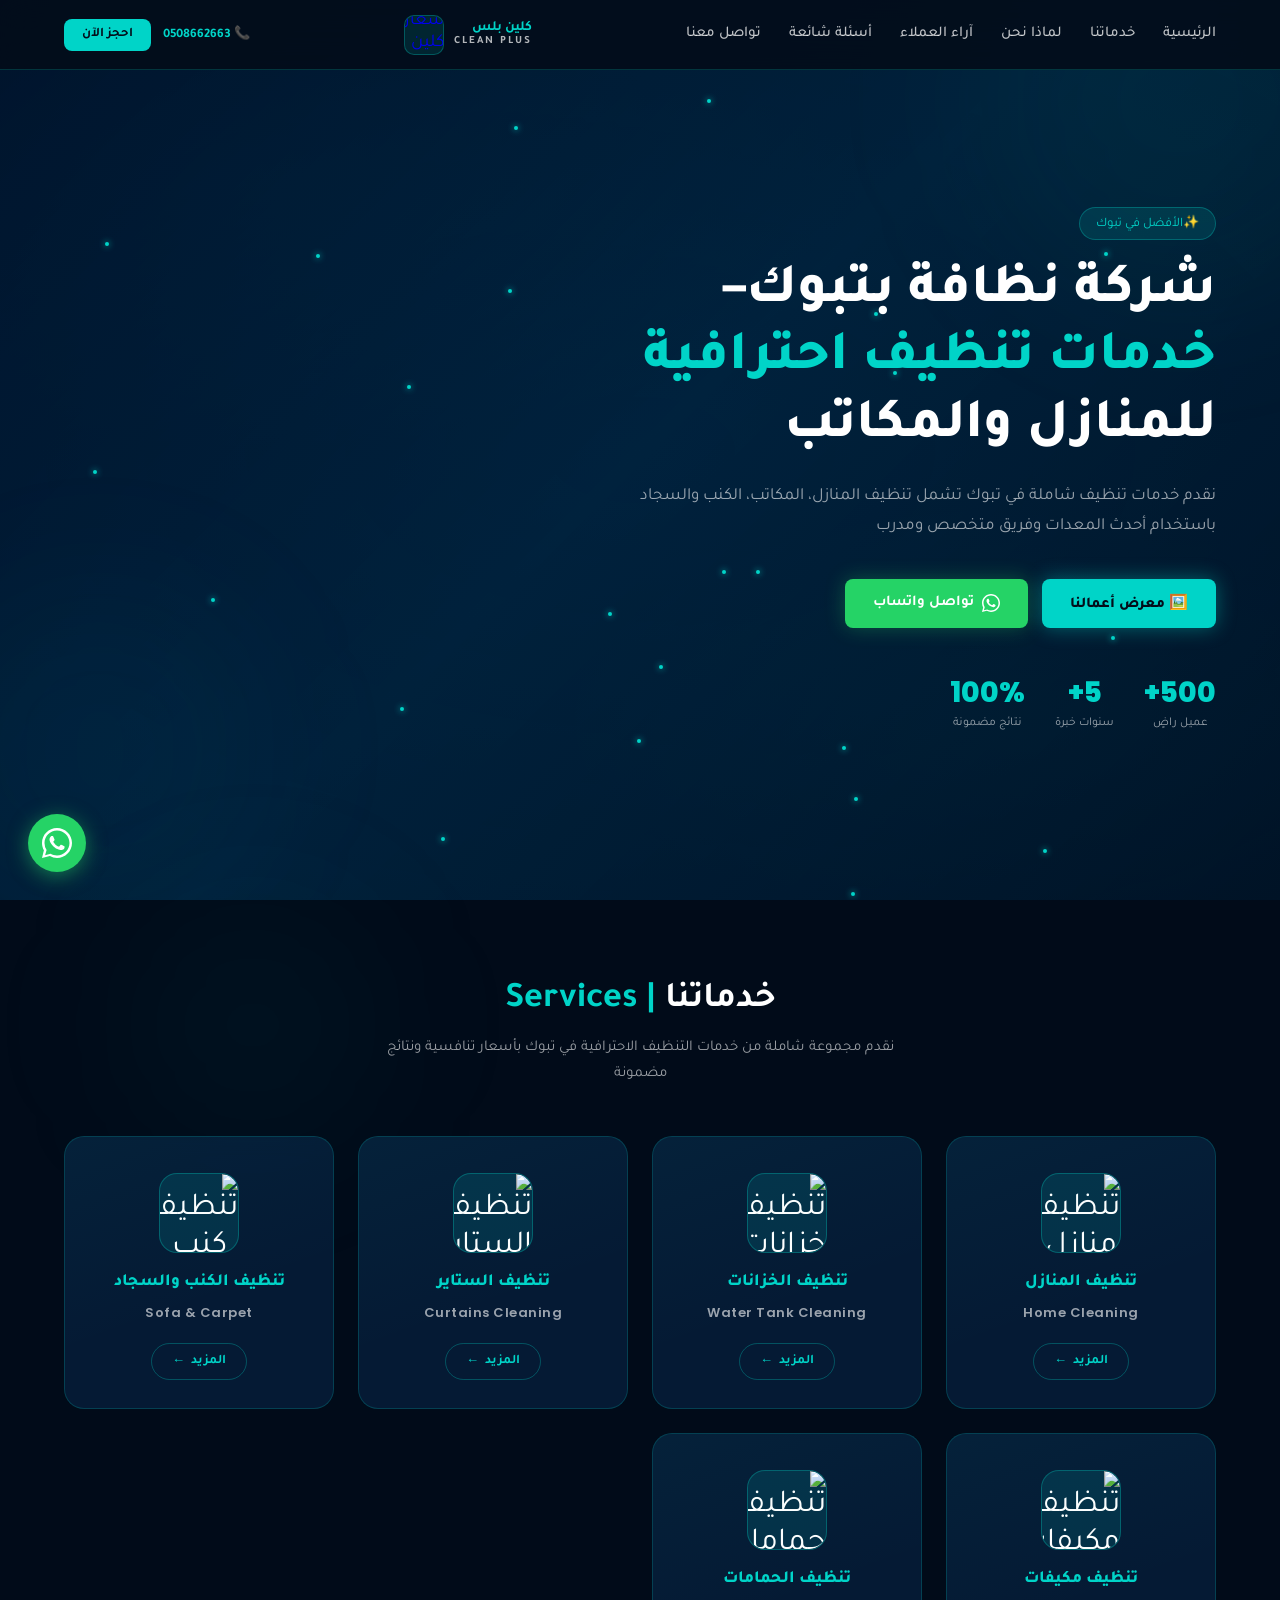
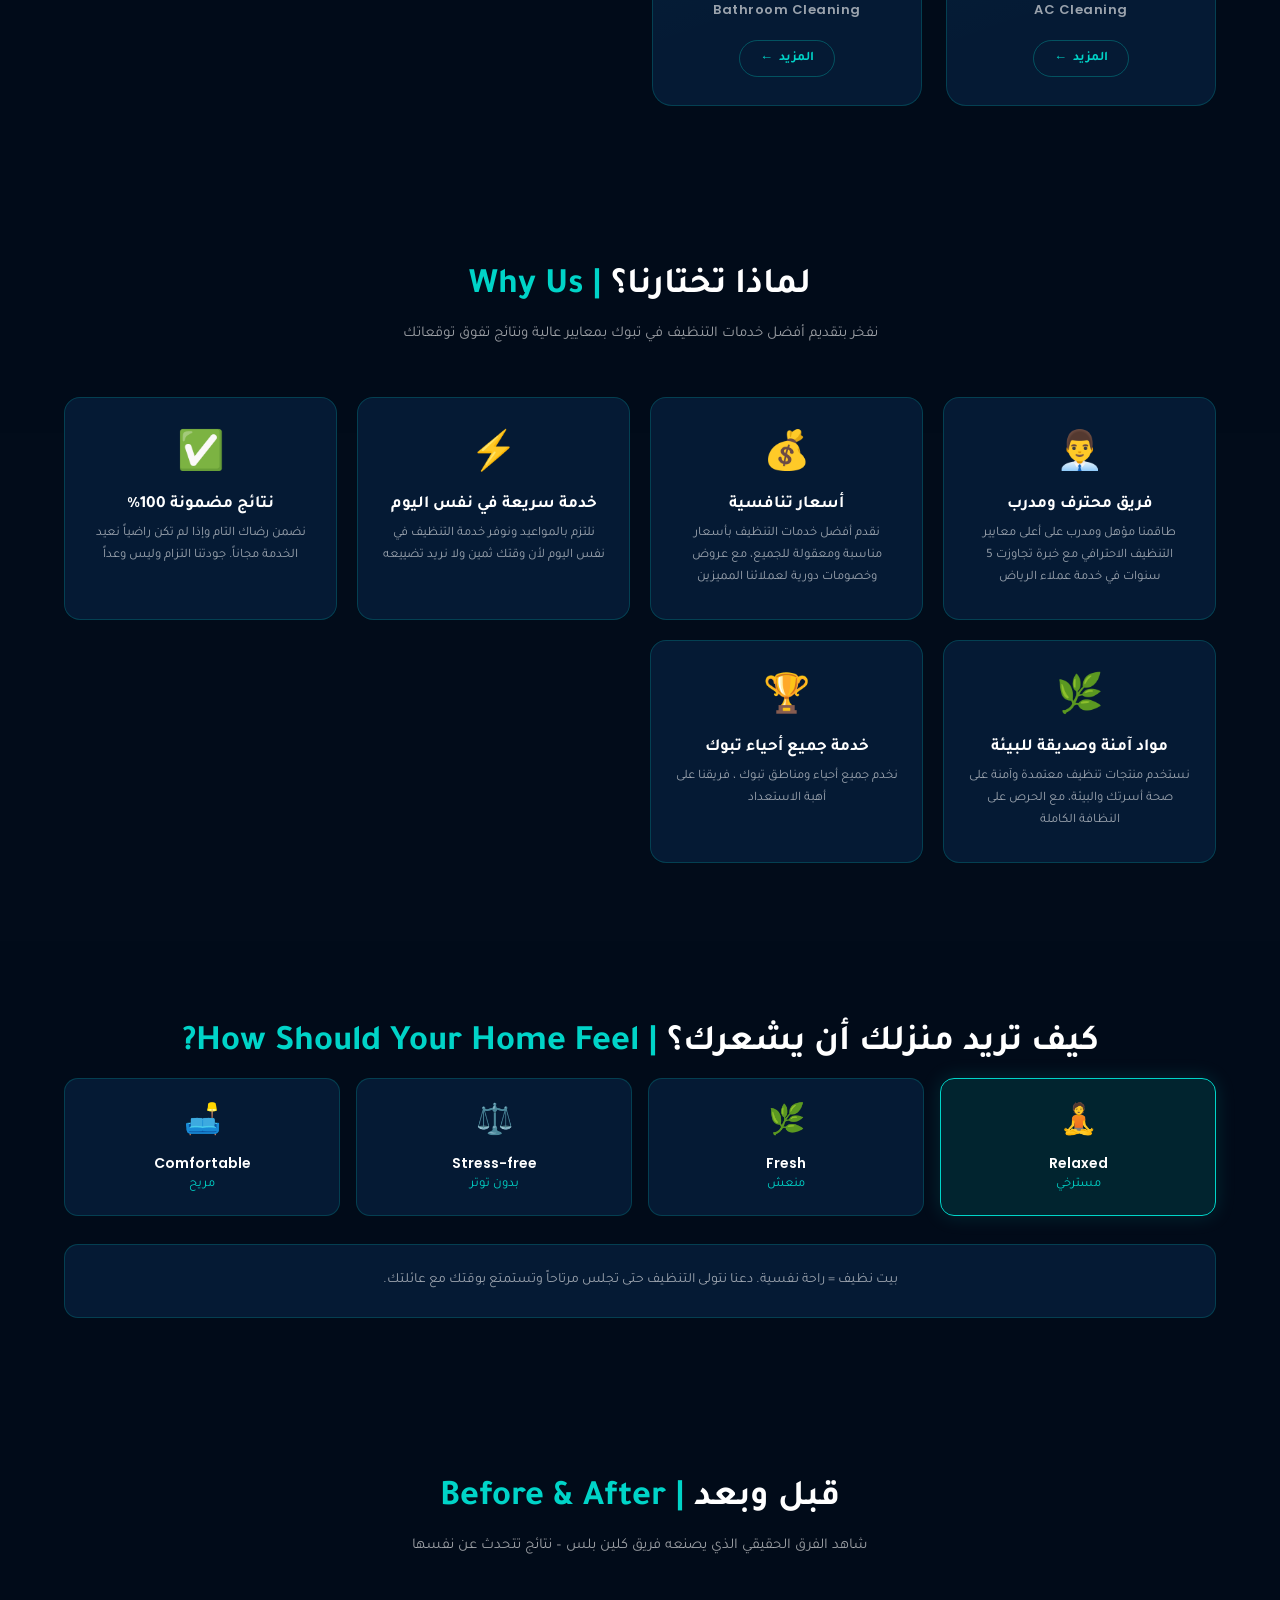
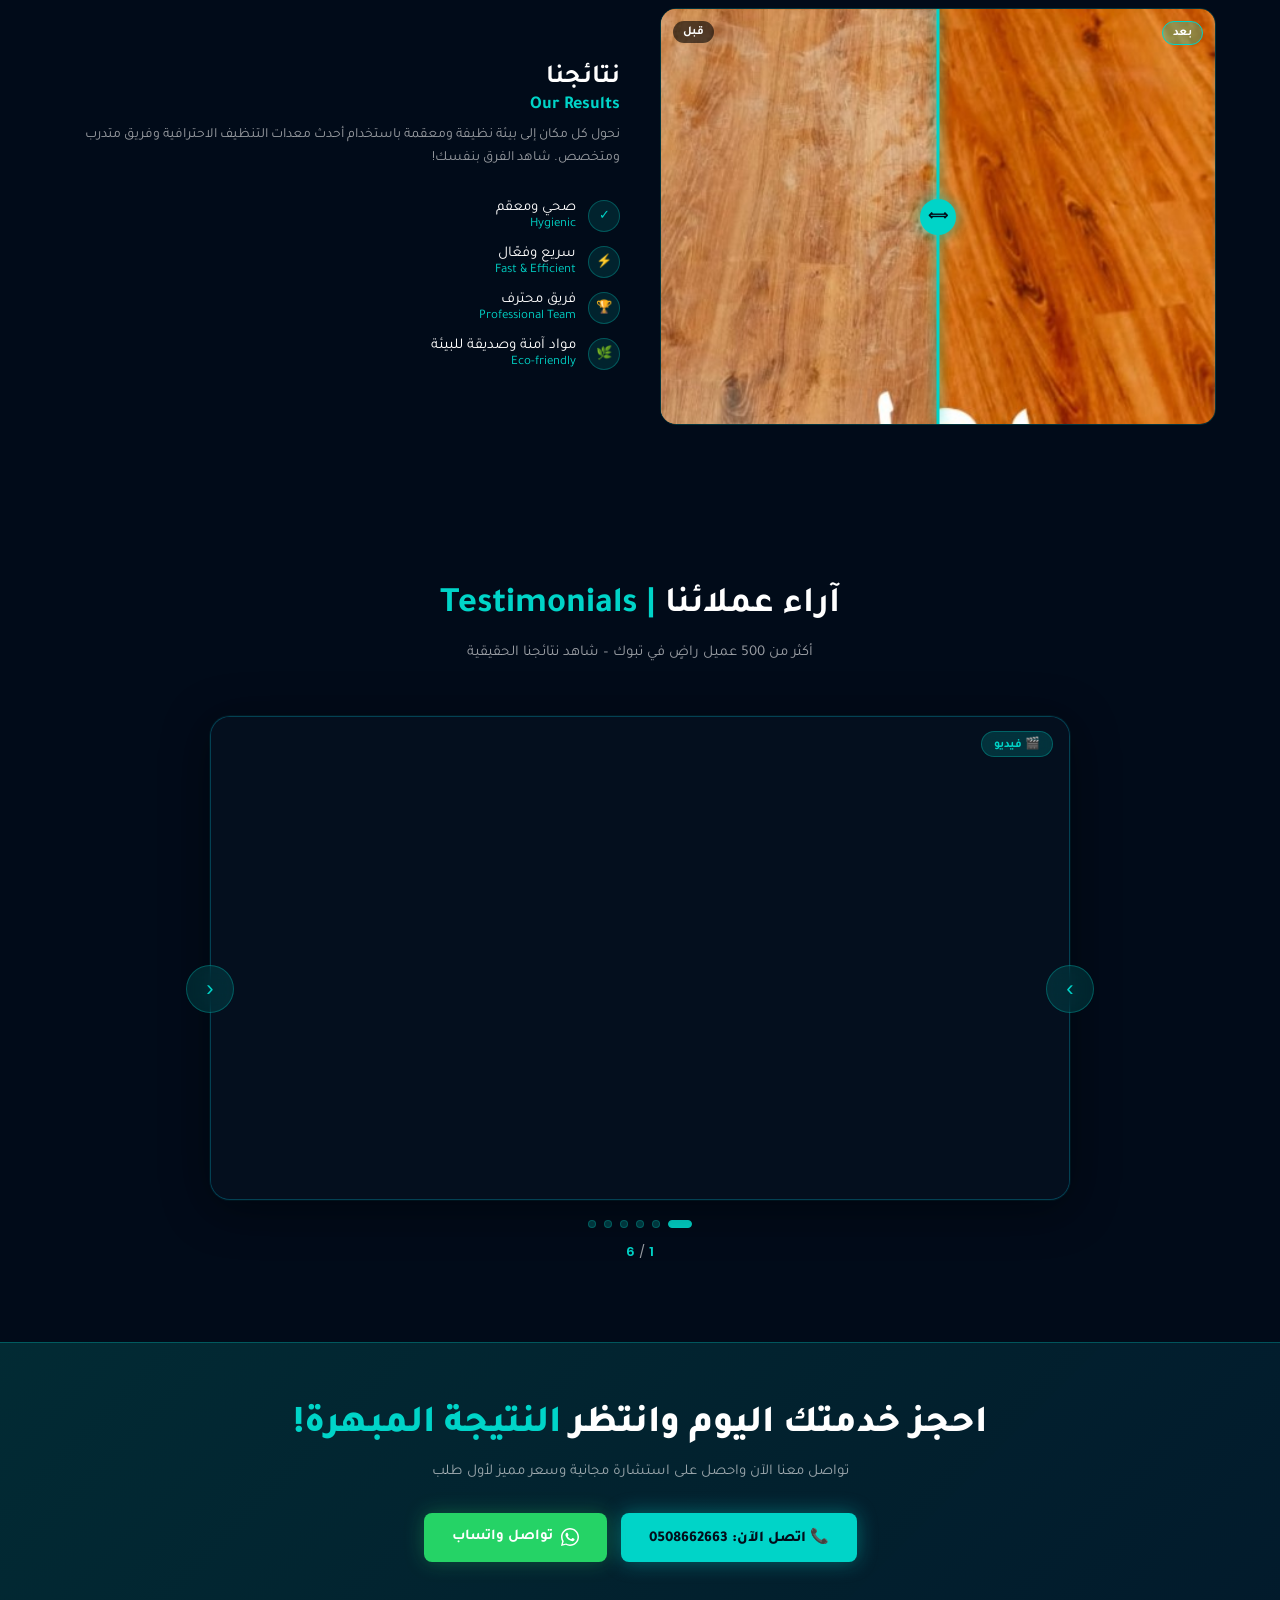
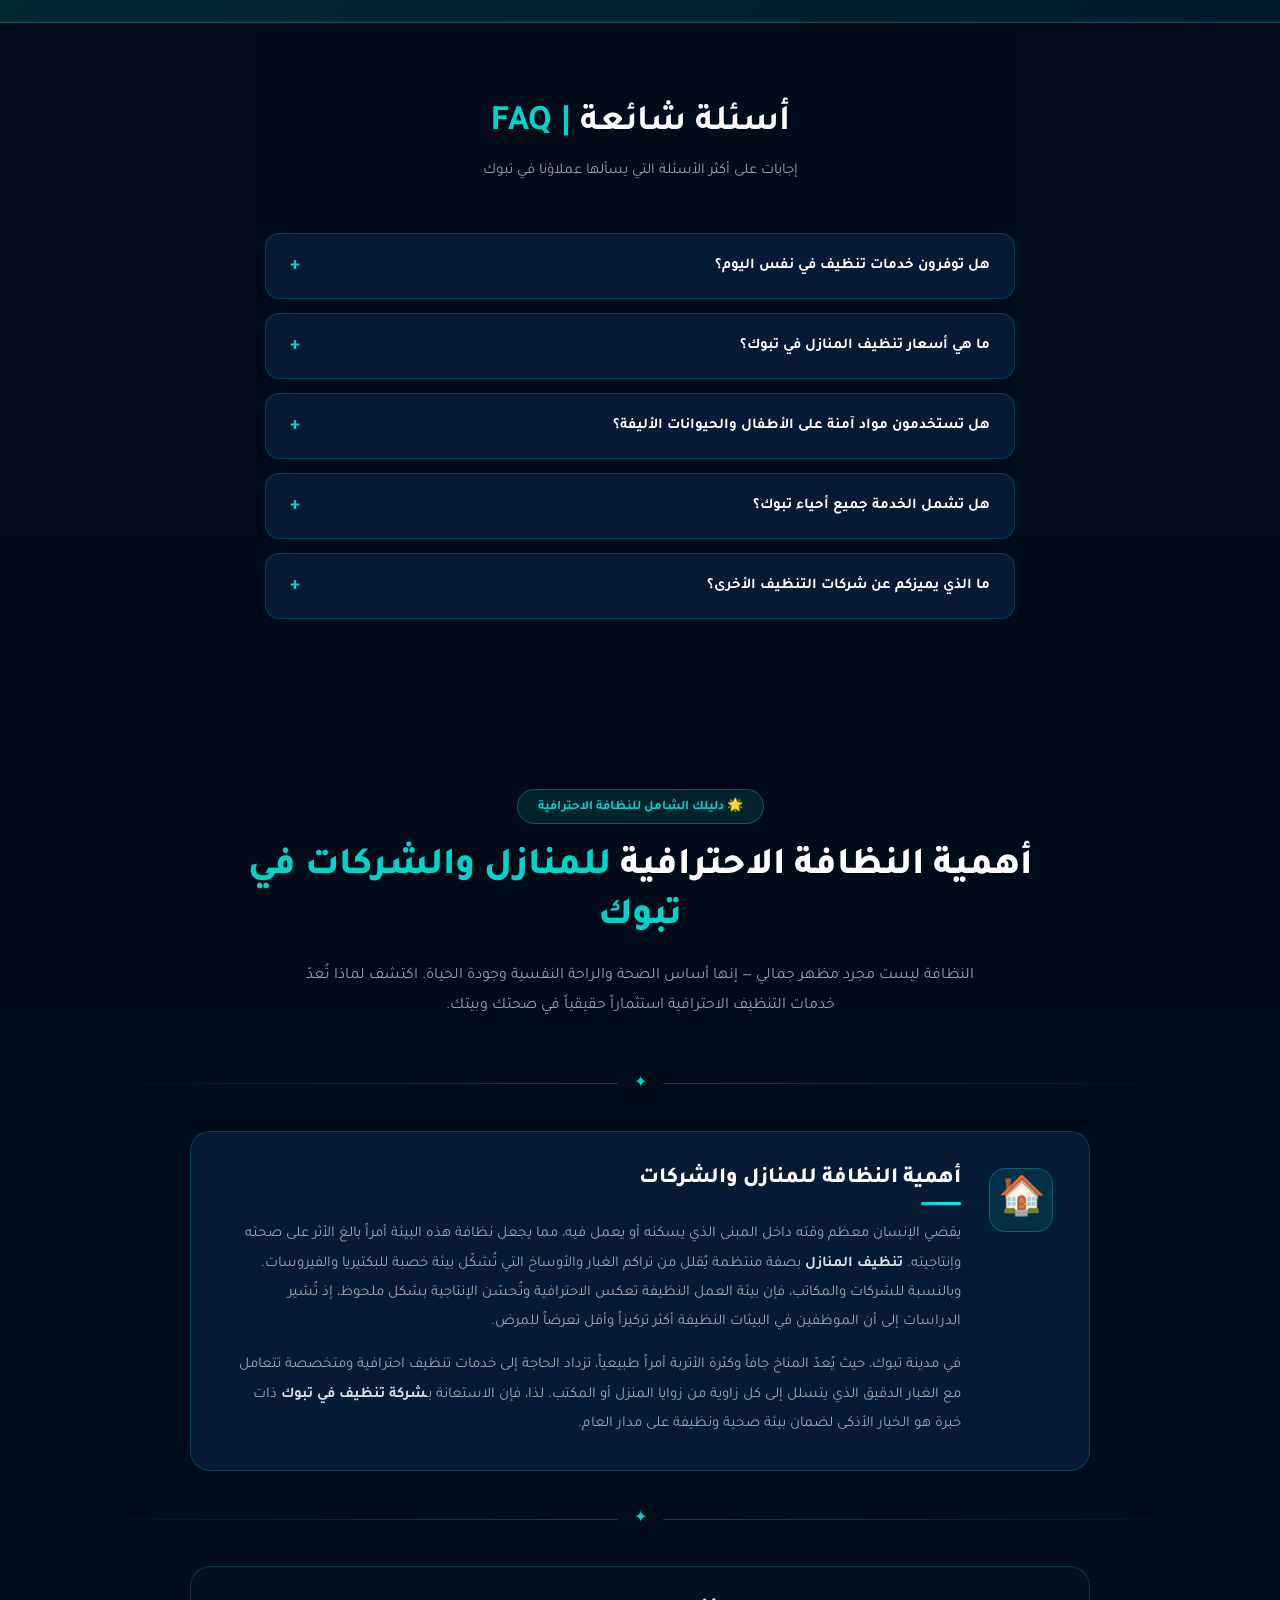
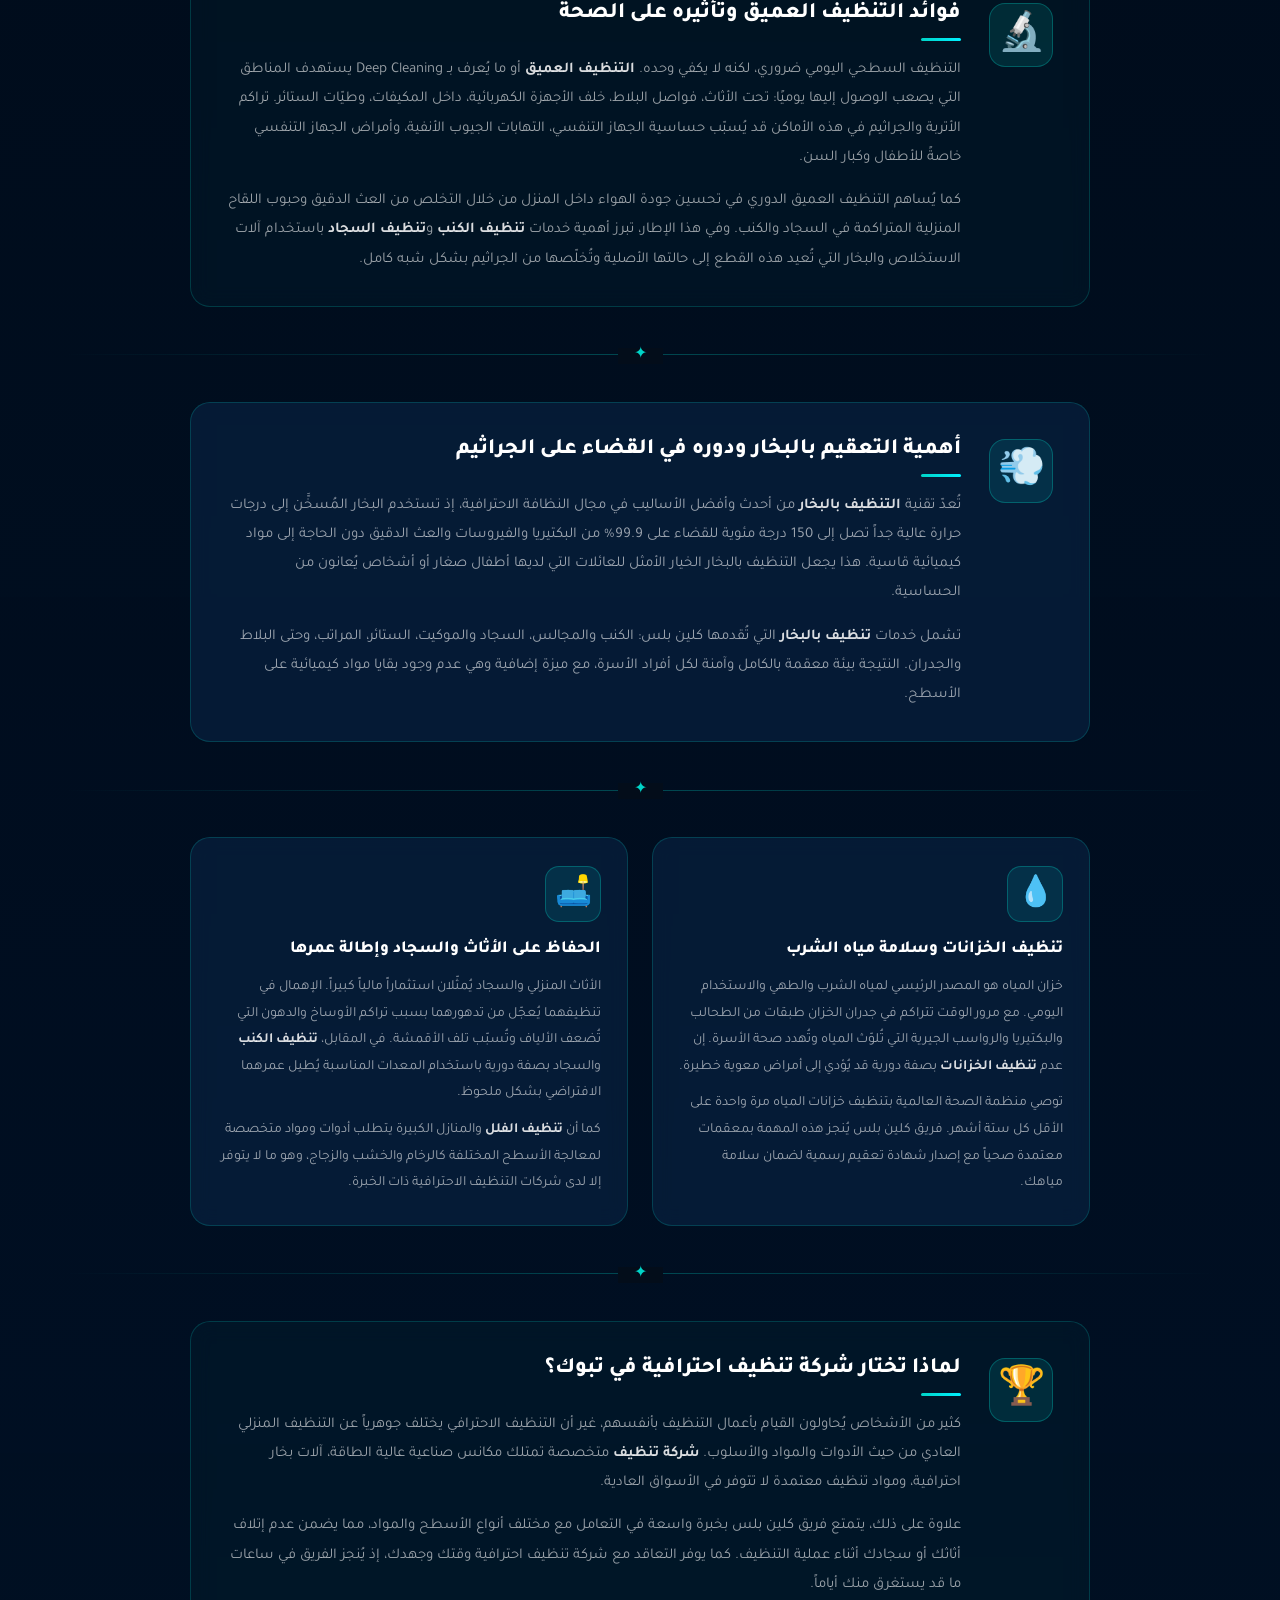
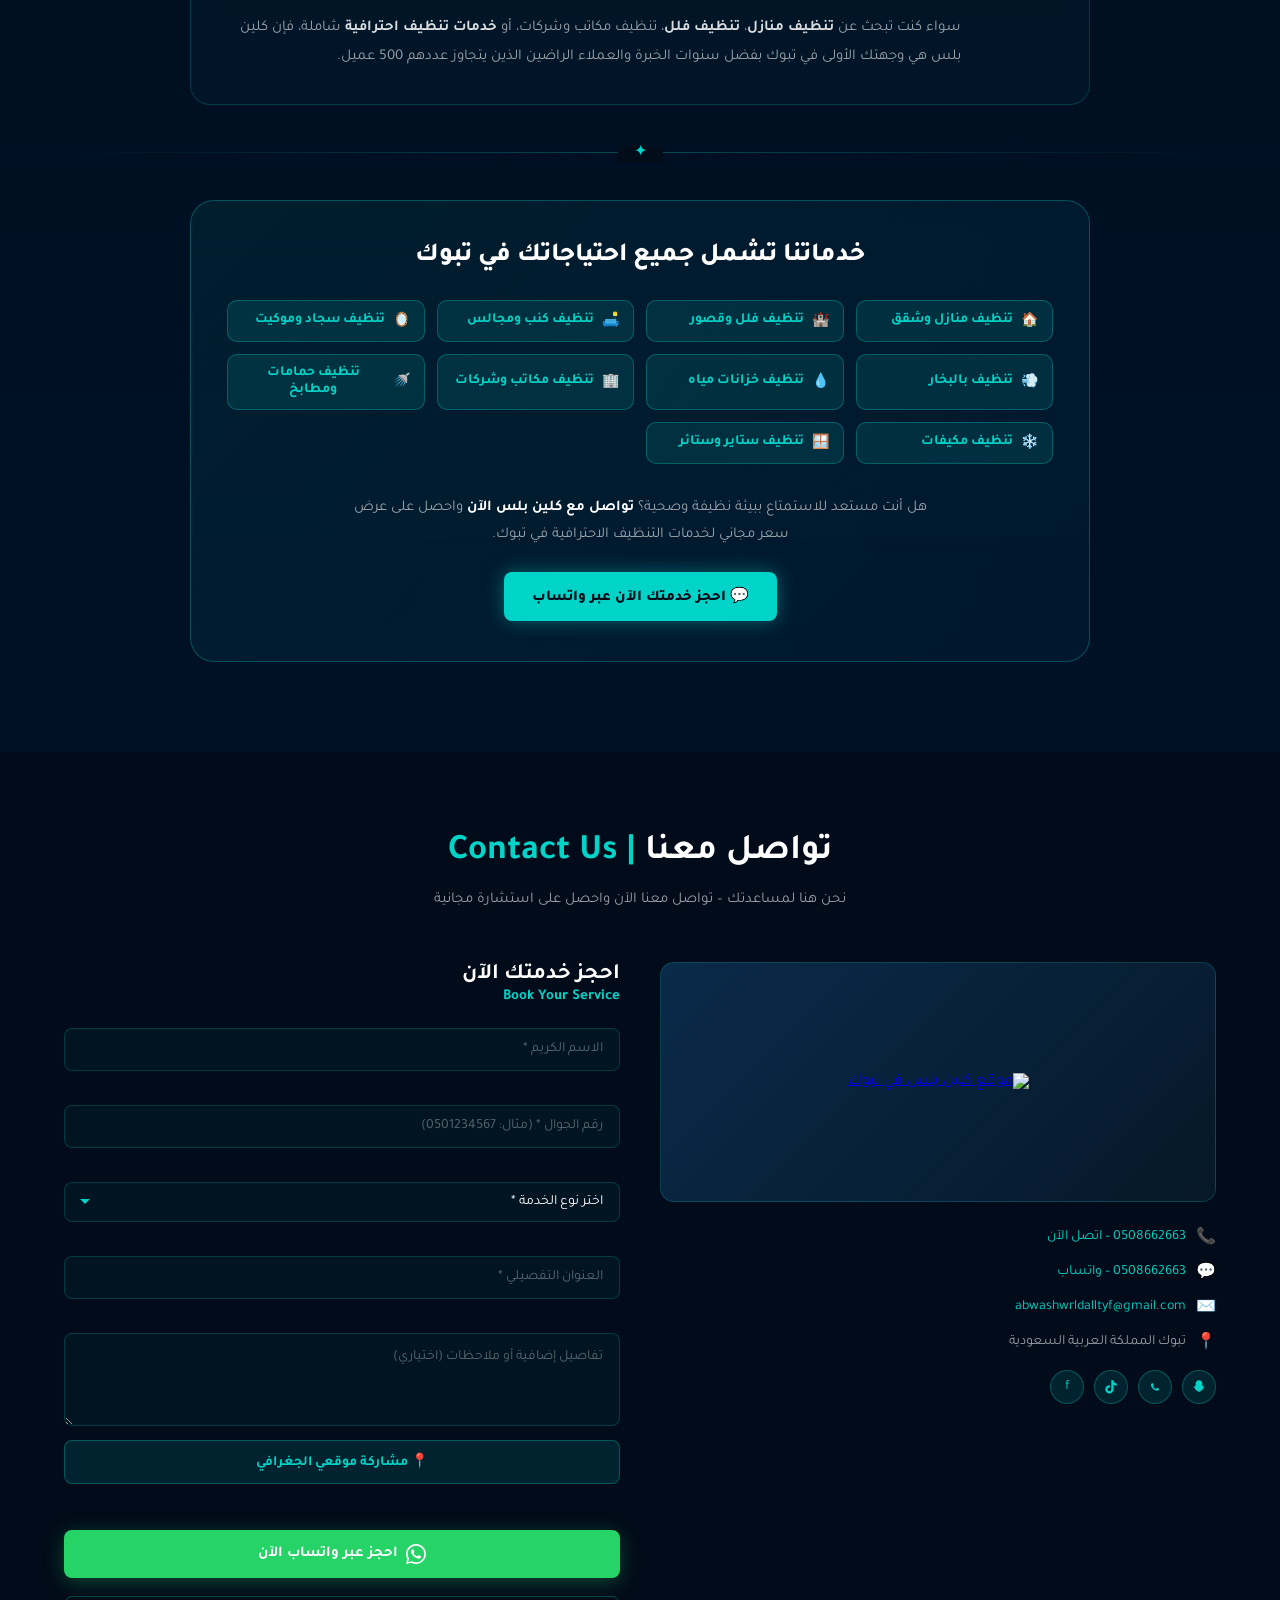
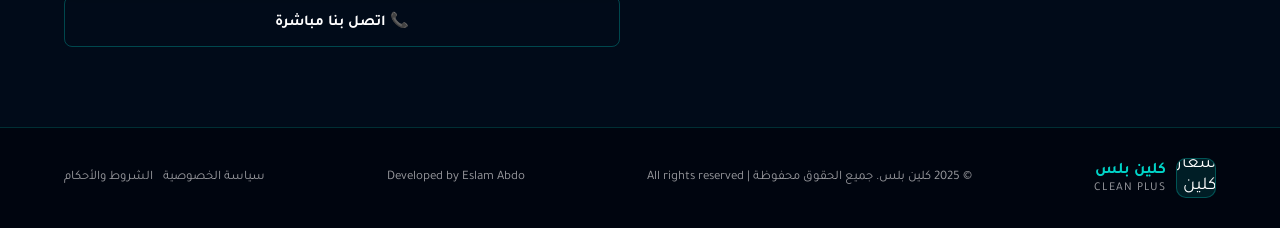
==== index.html @ ca5ed0d9 "Add files via upload" ====
<!DOCTYPE html>
<html lang="ar" dir="rtl">
<head>
<meta charset="UTF-8">
<meta name="viewport" content="width=device-width, initial-scale=1.0">

<!-- ✅ SEO: Optimized Title -->
<title>شركة نظافة بتبوك كلين بلس | تنظيف منازل تنظيف كنب تنظيف فلل ومكاتب باحترافية – كلين بلس</title>

<!-- ✅ SEO: Meta Description -->
<meta name="description" content="شركة نظافة بتبوك تقدم خدمات تنظيف المنازل، المكاتب، السجاد والكنب بأسعار مميزة وفريق محترف. تواصل معنا الآن 0508662663">

<!-- ✅ SEO: Keywords & Open Graph -->
<meta name="keywords" content="شركة نظافة بتبوك, تنظيف منازل تبوك, تنظيف كنب, تنظيف سجاد, تنظيف خزانات, تنظيف مكاتب, كلين بلس">
<meta name="robots" content="index, follow">
<meta name="author" content="كلين بلس - Clean Plus">
<meta property="og:title" content="شركة نظافة بتبوك | كلين بلس">
<meta property="og:description" content="خدمات تنظيف احترافية بتبوك – منازل، مكاتب، فلل، كنب، سجاد، خزانات. اتصل الآن!">
<meta property="og:type" content="website">
<meta name="theme-color" content="#00d4c8">

<!-- Canonical -->
<link rel="canonical" href="https://cleanplus-tabuk.com/">

<!-- Favicon -->
<link rel="icon" type="image/png" href="Gemini_Generated_Image_vqoww3vqoww3vqow-removebg-preview.png">

<!-- Local Business Schema -->
<script type="application/ld+json">
{
  "@context": "https://schema.org",
  "@type": "CleaningService",
  "name": "كلين بلس | Clean Plus",
  "image": "https://cleanplus-tabuk.com/Gemini_Generated_Image_vqoww3vqoww3vqow-removebg-preview.png",
  "url": "https://cleanplus-tabuk.com",
  "telephone": "+966508662663",
  "priceRange": "$$",
  "description": "شركة كلين بلس لخدمات التنظيف في تبوك متخصصة في تنظيف الفلل والشقق والمكاتب والكنب والسجاد والمكيفات والخزانات ومكافحة الحشرات بأفضل الأسعار وخدمة سريعة على مدار الساعة.",
  "address": {
    "@type": "PostalAddress",
    "addressLocality": "تبوك",
    "addressRegion": "تبوك",
    "addressCountry": "SA"
  },
  "areaServed": {
    "@type": "City",
    "name": "تبوك"
  },
  "openingHoursSpecification": [
    {
      "@type": "OpeningHoursSpecification",
      "dayOfWeek": [
        "Saturday",
        "Sunday",
        "Monday",
        "Tuesday",
        "Wednesday",
        "Thursday"
      ],
      "opens": "08:00",
      "closes": "22:00"
    }
  ],
  "sameAs": [
    "https://wa.me/966508662663"
  ],
  "serviceType": [
    "تنظيف الفلل في تبوك",
    "تنظيف الشقق في تبوك",
    "تنظيف الكنب في تبوك",
    "تنظيف السجاد في تبوك",
    "تنظيف المكيفات في تبوك",
    "تنظيف الخزانات في تبوك",
    "جلي وتلميع الأرضيات في تبوك",
    "مكافحة الحشرات في تبوك"
  ]
}
</script>

<link href="https://fonts.googleapis.com/css2?family=Tajawal:wght@300;400;500;700;800&family=Poppins:wght@300;400;500;600;700;800&display=swap" rel="stylesheet">
<style>
  :root {
    --bg-deep: #030d1a;
    --bg-dark: #061525;
    --bg-card: rgba(6,30,58,0.85);
    --teal: #00d4c8;
    --teal-glow: rgba(0,212,200,0.25);
    --teal-dim: rgba(0,212,200,0.12);
    --teal-border: rgba(0,212,200,0.3);
    --cyan: #00f0ff;
    --white: #ffffff;
    --text-muted: rgba(255,255,255,0.6);
    --card-border: rgba(0,212,200,0.2);
    --font-en: 'Poppins', sans-serif;
    --font-ar: 'Tajawal', sans-serif;
    --wa-green: #25d366;
  }

  *, *::before, *::after { box-sizing: border-box; margin: 0; padding: 0; }
  html { scroll-behavior: smooth; }

  body {
    background: var(--bg-deep);
    color: var(--white);
    font-family: var(--font-ar);
    overflow-x: hidden;
    min-height: 100vh;
    direction: rtl;
  }

  body::before {
    content: '';
    position: fixed;
    inset: 0;
    background:
      radial-gradient(ellipse 80% 50% at 20% 20%, rgba(0,150,180,0.12) 0%, transparent 60%),
      radial-gradient(ellipse 60% 40% at 80% 80%, rgba(0,200,190,0.08) 0%, transparent 60%),
      radial-gradient(ellipse 100% 80% at 50% 50%, rgba(0,30,60,0.5) 0%, transparent 100%);
    pointer-events: none;
    z-index: 0;
  }

  /* ─── NAVBAR ─── */
  nav {
    position: fixed;
    top: 0; left: 0; right: 0;
    z-index: 100;
    padding: 0 5%;
    height: 70px;
    display: flex;
    align-items: center;
    justify-content: space-between;
    background: rgba(3,13,26,0.9);
    backdrop-filter: blur(16px);
    border-bottom: 1px solid var(--card-border);
  }

  .logo {
    display: flex;
    align-items: center;
    gap: 10px;
    text-decoration: none;
  }
  .logo-icon {
    width: 40px; height: 40px;
    background: var(--teal-dim);
    border: 1.5px solid var(--teal-border);
    border-radius: 10px;
    display: flex; align-items: center; justify-content: center;
    font-size: 18px;
    overflow: hidden;
  }
  .logo-text { line-height: 1.1; }
  .logo-text .ar { font-family: var(--font-ar); font-size: 14px; font-weight: 700; color: var(--teal); }
  .logo-text .en { font-size: 11px; font-weight: 600; letter-spacing: 2px; color: rgba(255,255,255,0.7); }

  .nav-links {
    display: flex;
    align-items: center;
    gap: 28px;
    list-style: none;
  }
  .nav-links a {
    color: rgba(255,255,255,0.75);
    text-decoration: none;
    font-family: var(--font-ar);
    font-size: 15px;
    font-weight: 500;
    transition: color .2s;
  }
  .nav-links a:hover { color: var(--teal); }

  .nav-right {
    display: flex;
    align-items: center;
    gap: 12px;
  }
  .phone-link {
    color: var(--teal);
    font-size: 13px;
    text-decoration: none;
    display: flex; align-items: center; gap: 6px;
    font-family: var(--font-ar);
    font-weight: 600;
  }
  .nav-cta {
    background: var(--teal);
    color: var(--bg-deep);
    padding: 8px 18px;
    border-radius: 8px;
    font-size: 13px;
    font-weight: 700;
    text-decoration: none;
    font-family: var(--font-ar);
    transition: all .2s;
    white-space: nowrap;
  }
  .nav-cta:hover { box-shadow: 0 0 20px rgba(0,212,200,0.5); transform: translateY(-1px); }

  .hamburger {
    display: none;
    flex-direction: column;
    gap: 5px;
    cursor: pointer;
    padding: 4px;
  }
  .hamburger span {
    width: 24px; height: 2px;
    background: var(--teal);
    border-radius: 2px;
    transition: all .3s;
  }

  /* ─── HERO ─── */
  #hero {
    position: relative;
    min-height: 100vh;
    display: flex;
    align-items: center;
    padding: 100px 5% 60px;
    overflow: hidden;
  }
  .hero-bg {
    position: absolute;
    inset: 0;
    background: linear-gradient(135deg, rgba(0,20,45,0.95) 0%, rgba(0,40,70,0.7) 50%, rgba(0,20,40,0.85) 100%);
  }
  .hero-bg-img {
    position: absolute;
    inset: 0;
    background: url('https://images.unsplash.com/photo-1600585154340-be6161a56a0c?w=1400&q=80') center/cover no-repeat;
    opacity: 0.25;
    z-index: -1;
  }
  .sparkles {
    position: absolute; inset: 0;
    pointer-events: none; overflow: hidden;
  }
  .sparkle {
    position: absolute;
    width: 4px; height: 4px;
    background: var(--teal);
    border-radius: 50%;
    animation: sparkle-float 4s infinite ease-in-out;
    box-shadow: 0 0 6px var(--teal);
  }
  @keyframes sparkle-float {
    0%,100% { opacity: 0; transform: translateY(0) scale(0); }
    50% { opacity: 1; transform: translateY(-30px) scale(1); }
  }

  .hero-content {
    position: relative;
    z-index: 2;
    max-width: 620px;
    text-align: right;
  }

  /* ✅ Single H1 – SEO optimized */
  .hero-content h1 {
    font-family: var(--font-ar);
    font-size: clamp(30px, 5vw, 56px);
    font-weight: 800;
    line-height: 1.2;
    margin-bottom: 20px;
    animation: fadeUp .8s ease both;
  }
  .hero-content h1 span { color: var(--teal); }

  .hero-content p {
    font-family: var(--font-ar);
    font-size: 17px;
    color: var(--text-muted);
    margin-bottom: 36px;
    line-height: 1.8;
    animation: fadeUp .8s .15s ease both;
  }

  .hero-btns {
    display: flex;
    gap: 14px;
    flex-wrap: wrap;
    animation: fadeUp .8s .3s ease both;
    justify-content: flex-start;
  }

  /* ✅ Hero badge */
  .hero-badge {
    display: inline-flex;
    align-items: center;
    gap: 8px;
    background: var(--teal-dim);
    border: 1px solid var(--teal-border);
    padding: 6px 16px;
    border-radius: 30px;
    font-size: 13px;
    font-family: var(--font-ar);
    color: var(--teal);
    margin-bottom: 20px;
    animation: fadeUp .8s ease both;
  }

  /* Hero stats */
  .hero-stats {
    display: flex;
    gap: 30px;
    margin-top: 44px;
    animation: fadeUp .8s .45s ease both;
    flex-wrap: wrap;
  }
  .stat-item { text-align: center; }
  .stat-num {
    font-size: 28px;
    font-weight: 800;
    color: var(--teal);
    font-family: var(--font-en);
    display: block;
  }
  .stat-label {
    font-family: var(--font-ar);
    font-size: 12px;
    color: var(--text-muted);
  }

  .btn-primary {
    background: var(--teal);
    color: var(--bg-deep);
    padding: 14px 28px;
    border-radius: 8px;
    font-weight: 800;
    font-size: 15px;
    font-family: var(--font-ar);
    border: none;
    cursor: pointer;
    transition: transform .2s, box-shadow .2s;
    text-decoration: none;
    display: inline-flex; align-items: center; gap: 8px;
    box-shadow: 0 0 20px rgba(0,212,200,0.4);
    white-space: nowrap;
  }
  .btn-primary:hover { transform: translateY(-2px); box-shadow: 0 0 30px rgba(0,212,200,0.6); }

  .btn-wa {
    background: #25d366;
    color: var(--white);
    padding: 14px 28px;
    border-radius: 8px;
    font-weight: 700;
    font-size: 15px;
    font-family: var(--font-ar);
    border: none;
    cursor: pointer;
    transition: all .2s;
    text-decoration: none;
    display: inline-flex; align-items: center; gap: 8px;
    box-shadow: 0 0 20px rgba(37,211,102,0.3);
    white-space: nowrap;
  }
  .btn-wa:hover { background: #22c55e; transform: translateY(-2px); box-shadow: 0 0 28px rgba(37,211,102,0.5); }

  @keyframes fadeUp {
    from { opacity: 0; transform: translateY(24px); }
    to   { opacity: 1; transform: translateY(0); }
  }

  /* ─── SECTION COMMON ─── */
  section { position: relative; z-index: 1; padding: 80px 5%; }

  .section-title {
    text-align: center;
    font-family: var(--font-ar);
    font-size: clamp(24px, 3.5vw, 36px);
    font-weight: 700;
    margin-bottom: 12px;
  }
  .section-title span { color: var(--teal); }
  .section-subtitle {
    text-align: center;
    font-family: var(--font-ar);
    font-size: 15px;
    color: var(--text-muted);
    margin-bottom: 50px;
    max-width: 540px;
    margin-left: auto;
    margin-right: auto;
    line-height: 1.7;
  }

  /* ─── SERVICES ─── */
  #services { background: rgba(0,10,25,0.6); }

  .services-grid {
    display: grid;
    grid-template-columns: repeat(auto-fill, minmax(240px, 1fr));
    gap: 24px;
  }

  .service-card {
    background: var(--bg-card);
    border: 1px solid var(--card-border);
    border-radius: 20px;
    padding: 36px 24px 28px;
    text-align: center;
    cursor: pointer;
    backdrop-filter: blur(10px);
    position: relative;
    overflow: hidden;
  }
  .service-card::before {
    content: '';
    position: absolute;
    inset: 0;
    background: linear-gradient(160deg, rgba(0,212,200,0.04) 0%, transparent 60%);
    pointer-events: none;
  }
  .service-icon {
    width: 80px; height: 80px;
    margin: 0 auto 20px;
    background: var(--teal-dim);
    border: 1.5px solid var(--teal-border);
    border-radius: 18px;
    display: flex; align-items: center; justify-content: center;
    font-size: 32px;
    overflow: hidden;
  }
  .service-icon img { width: 100%; height: 100%; object-fit: cover; border-radius: 16px; }
  .service-card .en-name { font-size: 13px; font-weight: 600; margin-bottom: 6px; font-family: var(--font-en); color: var(--text-muted); letter-spacing: .5px; }
  .service-card .ar-name { font-family: var(--font-ar); font-size: 17px; color: var(--teal); font-weight: 800; margin-bottom: 10px; }
  .service-card .ar-desc { font-family: var(--font-ar); font-size: 13px; color: var(--text-muted); line-height: 1.7; display: none; }

  /* ─── WHY CHOOSE US ─── */
  #why { background: rgba(0,10,25,0.4); }

  .why-grid {
    display: grid;
    grid-template-columns: repeat(auto-fill, minmax(220px, 1fr));
    gap: 20px;
  }
  .why-card {
    background: var(--bg-card);
    border: 1px solid var(--card-border);
    border-radius: 16px;
    padding: 30px 22px;
    text-align: center;
    backdrop-filter: blur(10px);
    transition: all .3s;
    position: relative;
    overflow: hidden;
  }
  .why-card::before {
    content: '';
    position: absolute;
    top: 0; left: 0; right: 0;
    height: 3px;
    background: linear-gradient(90deg, var(--teal), var(--cyan));
    opacity: 0;
    transition: opacity .3s;
  }
  .why-card:hover::before { opacity: 1; }
  .why-card:hover {
    border-color: var(--teal);
    transform: translateY(-5px);
    box-shadow: 0 10px 35px rgba(0,212,200,0.18);
  }
  .why-icon {
    font-size: 38px;
    margin-bottom: 14px;
    display: block;
  }
  .why-title {
    font-family: var(--font-ar);
    font-size: 17px;
    font-weight: 700;
    margin-bottom: 8px;
    color: var(--white);
  }
  .why-desc {
    font-family: var(--font-ar);
    font-size: 13px;
    color: var(--text-muted);
    line-height: 1.7;
  }

  /* ─── FEEL SECTION ─── */
  .feel-grid {
    display: grid;
    grid-template-columns: repeat(4, 1fr);
    gap: 16px;
    margin-bottom: 28px;
  }
  .feel-card {
    background: var(--bg-card);
    border: 1px solid var(--card-border);
    border-radius: 14px;
    padding: 22px 14px;
    text-align: center;
    transition: all .3s;
    cursor: pointer;
  }
  .feel-card:hover, .feel-card.active {
    border-color: var(--teal);
    background: var(--teal-dim);
    box-shadow: 0 0 20px rgba(0,212,200,0.15);
  }
  .feel-card .feel-icon { font-size: 30px; margin-bottom: 10px; }
  .feel-card .feel-en { font-size: 14px; font-weight: 600; font-family: var(--font-en); }
  .feel-card .feel-ar { font-family: var(--font-ar); font-size: 13px; color: var(--teal); margin-top: 3px; }
  .feel-desc {
    background: var(--bg-card);
    border: 1px solid var(--card-border);
    border-radius: 14px;
    padding: 24px;
    text-align: center;
    color: var(--text-muted);
    font-family: var(--font-ar);
    font-size: 14px;
    line-height: 1.7;
  }

  /* ─── BEFORE/AFTER ─── */
  #beforeafter { background: rgba(0,10,25,0.5); }
  .ba-wrapper {
    display: grid;
    grid-template-columns: 1fr 1fr;
    gap: 40px;
    align-items: center;
  }
  .ba-slider {
    position: relative;
    border-radius: 16px;
    overflow: hidden;
    border: 1px solid var(--card-border);
    aspect-ratio: 4/3;
    cursor: col-resize;
    user-select: none;
  }
  .ba-before, .ba-after {
    position: absolute; inset: 0;
    background-size: cover; background-position: center;
  }
  .ba-before { background-image: url("بعد.jpg"); }
  .ba-after { background-image: url("قبل.jpg"); clip-path: inset(0 50% 0 0); transition: clip-path .05s; }
  .ba-divider {
    position: absolute; top: 0; bottom: 0; left: 50%;
    width: 3px; background: var(--teal);
    box-shadow: 0 0 12px var(--teal);
    transform: translateX(-50%); z-index: 10; transition: left .05s;
  }
  .ba-handle {
    position: absolute; top: 50%; left: 50%;
    transform: translate(-50%, -50%);
    width: 36px; height: 36px; background: var(--teal);
    border-radius: 50%;
    display: flex; align-items: center; justify-content: center;
    font-size: 14px; color: var(--bg-deep); font-weight: 700;
    z-index: 11; box-shadow: 0 0 16px rgba(0,212,200,0.7); transition: left .05s;
  }
  .ba-label-before {
    position: absolute; top: 12px; left: 12px;
    background: rgba(0,0,0,0.6); padding: 4px 10px; border-radius: 20px;
    font-size: 12px; font-weight: 600; z-index: 5; font-family: var(--font-ar);
  }
  .ba-label-after {
    position: absolute; top: 12px; right: 12px;
    background: rgba(0,212,200,0.3); border: 1px solid var(--teal);
    padding: 4px 10px; border-radius: 20px;
    font-size: 12px; font-weight: 600; z-index: 5; font-family: var(--font-ar);
  }
  .ba-features h3 { font-size: 26px; font-weight: 700; margin-bottom: 8px; font-family: var(--font-ar); }
  .ba-features h3 span { font-family: var(--font-ar); color: var(--teal); display: block; font-size: 18px; }
  .ba-features p { color: var(--text-muted); font-family: var(--font-ar); font-size: 14px; margin-bottom: 28px; line-height: 1.7; }
  .feature-list { list-style: none; display: flex; flex-direction: column; gap: 12px; }
  .feature-list li { display: flex; align-items: center; gap: 12px; font-size: 15px; font-family: var(--font-ar); }
  .feature-list li .check {
    width: 32px; height: 32px; background: var(--teal-dim);
    border: 1.5px solid var(--teal-border); border-radius: 50%;
    display: flex; align-items: center; justify-content: center;
    color: var(--teal); font-size: 13px; flex-shrink: 0;
  }
  .feature-list li .feat-ar { font-family: var(--font-ar); color: var(--teal); font-size: 13px; display: block; }

  /* ─── TESTIMONIALS MEDIA SLIDER ─── */
  #testimonials { background: rgba(0,10,25,0.6); }

  .media-slider-wrapper {
    max-width: 860px;
    margin: 0 auto;
    position: relative;
    user-select: none;
  }

  .media-slider-container {
    position: relative;
    width: 100%;
    border-radius: 20px;
    overflow: hidden;
    background: rgba(6,30,58,0.9);
    border: 1px solid var(--card-border);
    box-shadow: 0 8px 48px rgba(0,0,0,0.45), 0 0 0 1px rgba(0,212,200,0.08);
    aspect-ratio: 16 / 9;
  }

  @media (max-width: 600px) {
    .media-slider-container { aspect-ratio: 4 / 3; }
  }

  .slider-track {
    display: flex;
    width: 100%;
    height: 100%;
    transition: transform 0.55s cubic-bezier(0.77, 0, 0.175, 1);
    will-change: transform;
  }

  .slider-item {
    min-width: 100%;
    height: 100%;
    flex-shrink: 0;
    position: relative;
    display: flex;
    align-items: center;
    justify-content: center;
    background: #040f1e;
  }

  .slider-item video {
    width: 100%;
    height: 100%;
    object-fit: cover;
    display: block;
    pointer-events: auto;
  }

  .slider-item img {
    width: 100%;
    height: 100%;
    object-fit: cover;
    display: block;
  }

  /* type badge */
  .slider-type-badge {
    position: absolute;
    top: 14px;
    right: 16px;
    background: rgba(0,212,200,0.18);
    border: 1px solid var(--teal-border);
    backdrop-filter: blur(8px);
    color: var(--teal);
    font-family: var(--font-ar);
    font-size: 12px;
    font-weight: 700;
    padding: 4px 12px;
    border-radius: 20px;
    z-index: 4;
    pointer-events: none;
  }

  /* Navigation arrows */
  .slider-arrow {
    position: absolute;
    top: 50%;
    transform: translateY(-50%);
    z-index: 10;
    width: 48px;
    height: 48px;
    border-radius: 50%;
    background: rgba(0,212,200,0.14);
    border: 1.5px solid var(--teal-border);
    backdrop-filter: blur(10px);
    color: var(--teal);
    font-size: 22px;
    display: flex;
    align-items: center;
    justify-content: center;
    cursor: pointer;
    transition: background 0.2s, border-color 0.2s;
    outline: none;
    -webkit-tap-highlight-color: transparent;
  }

  .slider-arrow:hover {
    background: rgba(0,212,200,0.28);
    border-color: var(--teal);
  }

  .slider-arrow:active {
    background: rgba(0,212,200,0.38);
  }

  .slider-arrow-prev {
    right: -24px;
  }

  .slider-arrow-next {
    left: -24px;
  }

  @media (max-width: 960px) {
    .slider-arrow-prev { right: -16px; }
    .slider-arrow-next { left: -16px; }
  }

  @media (max-width: 680px) {
    .slider-arrow { width: 40px; height: 40px; font-size: 18px; }
    .slider-arrow-prev { right: -12px; }
    .slider-arrow-next { left: -12px; }
  }

  /* Dots navigation */
  .slider-dots {
    display: flex;
    justify-content: center;
    align-items: center;
    gap: 8px;
    margin-top: 20px;
  }

  .slider-dot {
    width: 8px;
    height: 8px;
    border-radius: 50%;
    background: rgba(0,212,200,0.25);
    border: 1px solid var(--teal-border);
    cursor: pointer;
    transition: background 0.25s, transform 0.25s, width 0.25s;
    flex-shrink: 0;
  }

  .slider-dot.active {
    background: var(--teal);
    width: 24px;
    border-radius: 4px;
    border-color: var(--teal);
  }

  /* Counter */
  .slider-counter {
    text-align: center;
    font-family: var(--font-en);
    font-size: 13px;
    color: var(--text-muted);
    margin-top: 14px;
    letter-spacing: 0.5px;
  }

  .slider-counter span { color: var(--teal); font-weight: 600; }

  /* ─── FAQ ─── */
  #faq { background: rgba(0,10,25,0.4); }
  .faq-list { max-width: 750px; margin: 0 auto; display: flex; flex-direction: column; gap: 14px; }
  .faq-item {
    background: var(--bg-card);
    border: 1px solid var(--card-border);
    border-radius: 14px;
    overflow: hidden;
    transition: border-color .3s;
  }
  .faq-item.open { border-color: var(--teal); }
  .faq-question {
    padding: 20px 24px;
    cursor: pointer;
    display: flex;
    align-items: center;
    justify-content: space-between;
    gap: 12px;
    font-family: var(--font-ar);
    font-size: 15px;
    font-weight: 700;
    color: var(--white);
    user-select: none;
    transition: color .2s;
  }
  .faq-item.open .faq-question { color: var(--teal); }
  .faq-icon {
    font-size: 20px;
    color: var(--teal);
    transition: transform .3s;
    flex-shrink: 0;
  }
  .faq-item.open .faq-icon { transform: rotate(45deg); }
  .faq-answer {
    max-height: 0;
    overflow: hidden;
    transition: max-height .4s ease, padding .3s;
    padding: 0 24px;
    font-family: var(--font-ar);
    font-size: 14px;
    color: var(--text-muted);
    line-height: 1.8;
  }
  .faq-item.open .faq-answer { max-height: 200px; padding: 0 24px 20px; }

  /* ─── CTA BANNER ─── */
  #cta-banner {
    background: linear-gradient(135deg, rgba(0,212,200,0.15), rgba(0,150,200,0.1));
    border-top: 1px solid var(--teal-border);
    border-bottom: 1px solid var(--teal-border);
    text-align: center;
    padding: 60px 5%;
  }
  #cta-banner h2 {
    font-family: var(--font-ar);
    font-size: clamp(22px, 4vw, 38px);
    font-weight: 800;
    margin-bottom: 14px;
  }
  #cta-banner h2 span { color: var(--teal); }
  #cta-banner p {
    font-family: var(--font-ar);
    font-size: 15px;
    color: var(--text-muted);
    margin-bottom: 32px;
  }
  .cta-btns { display: flex; gap: 14px; justify-content: center; flex-wrap: wrap; }
  .btn-call {
    background: transparent;
    color: var(--white);
    padding: 14px 28px;
    border-radius: 8px;
    font-weight: 700;
    font-size: 15px;
    font-family: var(--font-ar);
    border: 1.5px solid var(--teal-border);
    cursor: pointer;
    transition: all .2s;
    text-decoration: none;
    display: inline-flex; align-items: center; gap: 8px;
    white-space: nowrap;
  }
  .btn-call:hover { background: var(--teal-dim); border-color: var(--teal); }

  /* ─── CONTACT ─── */
  #contact { background: rgba(0,10,25,0.6); }
  .contact-wrapper { display: grid; grid-template-columns: 1fr 1fr; gap: 40px; }
  .contact-map {
    border-radius: 14px; overflow: hidden; border: 1px solid var(--card-border);
    height: 240px; margin-bottom: 24px;
    background: linear-gradient(135deg, #0a2a4a, #061828);
    display: flex; align-items: center; justify-content: center; position: relative;
  }
  .map-pin-wrapper { display: flex; flex-direction: column; align-items: center; gap: 6px; }
  .map-ping { animation: ping 2s infinite; font-size: 36px; }
  @keyframes ping {
    0%,100% { transform: scale(1); opacity: 1; }
    50% { transform: scale(1.15); opacity: 0.8; }
  }
  .contact-info { margin-top: 8px; }
  .contact-info-item {
    display: flex; align-items: center; gap: 10px;
    color: var(--text-muted); font-family: var(--font-ar); font-size: 14px; margin-bottom: 12px;
  }
  .contact-info-item a { color: var(--teal); text-decoration: none; }
  .contact-info-item a:hover { text-decoration: underline; }
  .contact-info-item .icon { color: var(--teal); font-size: 16px; }
  .social-links { display: flex; gap: 10px; margin-top: 16px; }
  .social-link {
    width: 34px; height: 34px;
    background: var(--teal-dim); border: 1px solid var(--teal-border);
    border-radius: 50%; display: flex; align-items: center; justify-content: center;
    color: var(--teal); font-size: 14px; text-decoration: none;
    transition: all .2s; cursor: pointer;
  }
  .social-link:hover { background: var(--teal-glow); transform: translateY(-2px); }
  .contact-form { display: flex; flex-direction: column; gap: 14px; }
  .contact-form h3 { font-size: 22px; font-weight: 700; margin-bottom: 8px; font-family: var(--font-ar); }
  .contact-form h3 span { font-family: var(--font-ar); color: var(--teal); display: block; font-size: 15px; }
  .form-input {
    background: rgba(0,212,200,0.05); border: 1px solid var(--card-border);
    border-radius: 8px; padding: 12px 16px; color: var(--white);
    font-size: 14px; font-family: var(--font-ar); outline: none; transition: border-color .2s; width: 100%;
    text-align: right;
  }
  .form-input::placeholder { color: rgba(255,255,255,0.35); }
  .form-input:focus { border-color: var(--teal); background: var(--teal-dim); }
  .btn-wa-full {
    background: var(--wa-green); color: white; padding: 14px; border-radius: 8px;
    font-size: 15px; font-weight: 700; font-family: var(--font-ar); border: none; cursor: pointer;
    display: flex; align-items: center; justify-content: center; gap: 8px;
    transition: all .2s; box-shadow: 0 4px 20px rgba(37,211,102,0.3); text-decoration: none; width: 100%;
  }
  .btn-wa-full:hover { background: #22c55e; transform: translateY(-2px); box-shadow: 0 6px 24px rgba(37,211,102,0.4); }

  /* ─── ENHANCED FORM STYLES ─── */
  .field-wrap { position: relative; display: flex; flex-direction: column; gap: 4px; }
  .field-error {
    color: #ff6b6b;
    font-size: 12px;
    font-family: var(--font-ar);
    min-height: 16px;
    padding-right: 4px;
    display: block;
  }
  .form-input.error { border-color: #ff6b6b !important; background: rgba(255,107,107,0.06) !important; }
  .form-input.valid { border-color: var(--teal) !important; }

  .form-select {
    appearance: none;
    -webkit-appearance: none;
    cursor: pointer;
    background-image: url("data:image/svg+xml,%3Csvg xmlns='http://www.w3.org/2000/svg' width='12' height='12' viewBox='0 0 12 12'%3E%3Cpath fill='%2300d4c8' d='M6 8L1 3h10z'/%3E%3C/svg%3E");
    background-repeat: no-repeat;
    background-position: left 14px center;
    padding-left: 36px;
  }
  .form-select option { background: #061828; color: #fff; }

  .form-textarea {
    resize: vertical;
    min-height: 80px;
    line-height: 1.6;
  }

  /* Location button */
  .btn-location {
    background: var(--teal-dim);
    border: 1.5px solid var(--teal-border);
    color: var(--teal);
    padding: 11px 16px;
    border-radius: 8px;
    font-size: 14px;
    font-weight: 700;
    font-family: var(--font-ar);
    cursor: pointer;
    display: flex; align-items: center; justify-content: center; gap: 8px;
    transition: all .2s;
    width: 100%;
  }
  .btn-location:hover { background: var(--teal-glow); border-color: var(--teal); transform: translateY(-1px); }
  .btn-location:disabled { opacity: 0.6; cursor: not-allowed; transform: none; }
  .btn-location.success { background: rgba(37,211,102,0.12); border-color: var(--wa-green); color: var(--wa-green); }
  .btn-location.loading { animation: loc-pulse 1.2s infinite; }
  @keyframes loc-pulse { 0%,100%{opacity:1} 50%{opacity:0.5} }

  .location-status {
    font-size: 12px;
    font-family: var(--font-ar);
    padding: 0 4px;
    min-height: 18px;
    line-height: 1.4;
  }
  .location-status.ok { color: var(--wa-green); }
  .location-status.err { color: #ff6b6b; }

  /* Submit button loading */
  .btn-wa-full:disabled { opacity: 0.7; cursor: not-allowed; transform: none !important; }
  .btn-wa-full.loading { animation: wa-blink 1s infinite; }
  @keyframes wa-blink { 0%,100%{opacity:1} 50%{opacity:0.6} }

  /* ─── FOOTER ─── */
  footer {
    background: rgba(0,5,15,0.9); border-top: 1px solid var(--card-border);
    padding: 30px 5%; display: flex; align-items: center;
    justify-content: space-between; flex-wrap: wrap; gap: 16px;
    position: relative; z-index: 1;
  }
  .footer-brand { display: flex; align-items: center; gap: 10px; }
  .footer-brand .ar { font-family: var(--font-ar); color: var(--teal); font-size: 16px; font-weight: 700; }
  .footer-brand .en { font-size: 12px; color: var(--text-muted); letter-spacing: 1px; }
  footer p { color: var(--text-muted); font-size: 13px; font-family: var(--font-ar); }

  /* ─── MOBILE NAV ─── */
  .mobile-menu {
    display: none; position: fixed; top: 70px; left: 0; right: 0;
    background: rgba(3,13,26,0.97); backdrop-filter: blur(20px);
    border-bottom: 1px solid var(--card-border);
    padding: 20px 5%; flex-direction: column; gap: 16px; z-index: 99;
    animation: slideDown .3s ease;
  }
  .mobile-menu.open { display: flex; }
  @keyframes slideDown {
    from { opacity: 0; transform: translateY(-10px); }
    to { opacity: 1; transform: translateY(0); }
  }
  .mobile-menu a {
    color: rgba(255,255,255,0.8); text-decoration: none; font-family: var(--font-ar);
    font-size: 16px; padding: 10px 0; border-bottom: 1px solid var(--card-border); transition: color .2s;
  }
  .mobile-menu a:hover { color: var(--teal); }

  /* ─── SCROLL REVEAL ─── */
  .reveal {
    opacity: 0; transform: translateY(30px);
    transition: opacity .7s ease, transform .7s ease;
  }
  .reveal.visible { opacity: 1; transform: translateY(0); }

  /* ─── FLOATING WHATSAPP BUTTON ─── */
  .wa-float {
    position: fixed;
    bottom: 28px;
    left: 28px;
    z-index: 999;
    width: 58px; height: 58px;
    background: var(--wa-green);
    border-radius: 50%;
    display: flex; align-items: center; justify-content: center;
    box-shadow: 0 4px 20px rgba(37,211,102,0.5);
    text-decoration: none;
    transition: all .3s;
    animation: wa-pulse 2.5s infinite;
  }
  .wa-float:hover {
    transform: scale(1.12);
    box-shadow: 0 6px 28px rgba(37,211,102,0.7);
    animation: none;
  }
  .wa-float svg { width: 30px; height: 30px; }
  @keyframes wa-pulse {
    0%, 100% { box-shadow: 0 4px 20px rgba(37,211,102,0.5); }
    50% { box-shadow: 0 4px 32px rgba(37,211,102,0.8), 0 0 0 8px rgba(37,211,102,0.1); }
  }
  .wa-float-label {
    position: absolute;
    left: 68px;
    background: rgba(3,13,26,0.95);
    border: 1px solid var(--wa-green);
    color: var(--white);
    font-family: var(--font-ar);
    font-size: 13px;
    font-weight: 600;
    padding: 6px 12px;
    border-radius: 8px;
    white-space: nowrap;
    opacity: 0;
    pointer-events: none;
    transition: opacity .2s;
  }
  .wa-float:hover .wa-float-label { opacity: 1; }

  /* ─── ORBS ─── */
  .orb {
    position: absolute; border-radius: 50%;
    pointer-events: none; filter: blur(80px); z-index: 0;
  }
  .orb-1 { width: 400px; height: 400px; background: rgba(0,180,170,0.06); top: -100px; right: -100px; }
  .orb-2 { width: 300px; height: 300px; background: rgba(0,150,200,0.06); bottom: 0; left: -50px; }

  /* ─── SEO CONTENT SECTION ─── */
  #seo-content {
    background: linear-gradient(180deg, rgba(0,10,25,0.7) 0%, rgba(0,18,40,0.85) 100%);
    padding: 90px 5%;
  }
  .seo-header {
    text-align: center;
    max-width: 800px;
    margin: 0 auto 50px;
  }
  .seo-top-badge {
    display: inline-flex;
    align-items: center;
    gap: 8px;
    background: var(--teal-dim);
    border: 1px solid var(--teal-border);
    padding: 7px 20px;
    border-radius: 30px;
    font-size: 13px;
    font-family: var(--font-ar);
    color: var(--teal);
    margin-bottom: 20px;
    font-weight: 600;
  }
  .seo-main-heading {
    font-family: var(--font-ar);
    font-size: clamp(24px, 3.5vw, 38px);
    font-weight: 800;
    line-height: 1.3;
    margin-bottom: 18px;
    color: var(--white);
  }
  .seo-main-heading span { color: var(--teal); }
  .seo-intro-text {
    font-family: var(--font-ar);
    font-size: 16px;
    color: var(--text-muted);
    line-height: 1.9;
    max-width: 680px;
    margin: 0 auto;
  }
  .seo-divider {
    text-align: center;
    margin: 36px 0;
    position: relative;
  }
  .seo-divider::before {
    content: '';
    position: absolute;
    top: 50%; left: 0; right: 0;
    height: 1px;
    background: linear-gradient(90deg, transparent, var(--teal-border), transparent);
  }
  .seo-divider span {
    background: var(--bg-deep);
    position: relative;
    padding: 0 16px;
    color: var(--teal);
    font-size: 16px;
  }
  .seo-block {
    display: flex;
    gap: 28px;
    align-items: flex-start;
    max-width: 900px;
    margin: 0 auto;
    padding: 32px 36px;
    background: var(--bg-card);
    border: 1px solid var(--card-border);
    border-radius: 20px;
    backdrop-filter: blur(10px);
    transition: border-color .3s, box-shadow .3s;
  }
  .seo-block:hover {
    border-color: rgba(0,212,200,0.35);
    box-shadow: 0 8px 40px rgba(0,212,200,0.08);
  }
  .seo-block-alt {
    background: rgba(0,212,200,0.03);
  }
  .seo-block-icon {
    font-size: 38px;
    flex-shrink: 0;
    width: 64px; height: 64px;
    background: var(--teal-dim);
    border: 1.5px solid var(--teal-border);
    border-radius: 16px;
    display: flex; align-items: center; justify-content: center;
    margin-top: 4px;
  }
  .seo-block-content h3 {
    font-family: var(--font-ar);
    font-size: clamp(17px, 2vw, 22px);
    font-weight: 800;
    color: var(--white);
    margin-bottom: 14px;
    line-height: 1.4;
  }
  .seo-block-content h3::after {
    content: '';
    display: block;
    width: 40px;
    height: 3px;
    background: linear-gradient(90deg, var(--teal), var(--cyan));
    border-radius: 3px;
    margin-top: 8px;
  }
  .seo-block-content p {
    font-family: var(--font-ar);
    font-size: 15px;
    color: var(--text-muted);
    line-height: 1.95;
    margin-bottom: 14px;
  }
  .seo-block-content p:last-child { margin-bottom: 0; }
  .seo-block-content p strong { color: rgba(255,255,255,0.85); font-weight: 700; }

  .seo-two-col {
    display: grid;
    grid-template-columns: 1fr 1fr;
    gap: 24px;
    max-width: 900px;
    margin: 0 auto;
  }
  .seo-mini-card {
    background: var(--bg-card);
    border: 1px solid var(--card-border);
    border-radius: 20px;
    padding: 28px 26px;
    backdrop-filter: blur(10px);
    transition: border-color .3s, box-shadow .3s;
  }
  .seo-mini-card:hover {
    border-color: rgba(0,212,200,0.35);
    box-shadow: 0 6px 30px rgba(0,212,200,0.1);
  }
  .seo-mini-icon {
    font-size: 30px;
    width: 56px; height: 56px;
    background: var(--teal-dim);
    border: 1.5px solid var(--teal-border);
    border-radius: 14px;
    display: flex; align-items: center; justify-content: center;
    margin-bottom: 16px;
  }
  .seo-mini-card h3 {
    font-family: var(--font-ar);
    font-size: 17px;
    font-weight: 800;
    color: var(--white);
    margin-bottom: 12px;
    line-height: 1.4;
  }
  .seo-mini-card p {
    font-family: var(--font-ar);
    font-size: 14px;
    color: var(--text-muted);
    line-height: 1.9;
    margin-bottom: 10px;
  }
  .seo-mini-card p:last-child { margin-bottom: 0; }
  .seo-mini-card p strong { color: rgba(255,255,255,0.85); }

  .seo-keywords-block {
    max-width: 900px;
    margin: 0 auto;
    background: linear-gradient(135deg, rgba(0,212,200,0.07), rgba(0,150,200,0.05));
    border: 1px solid var(--teal-border);
    border-radius: 24px;
    padding: 40px 36px;
    text-align: center;
  }
  .seo-keywords-block h3 {
    font-family: var(--font-ar);
    font-size: clamp(18px, 2.5vw, 26px);
    font-weight: 800;
    color: var(--white);
    margin-bottom: 28px;
  }
  .seo-kw-grid {
    display: grid;
    grid-template-columns: repeat(auto-fill, minmax(170px, 1fr));
    gap: 12px;
    margin-bottom: 30px;
  }
  .seo-kw-item {
    background: var(--teal-dim);
    border: 1px solid var(--teal-border);
    border-radius: 10px;
    padding: 10px 14px;
    font-family: var(--font-ar);
    font-size: 14px;
    font-weight: 600;
    color: var(--teal);
    display: flex;
    align-items: center;
    gap: 8px;
    transition: background .2s, transform .2s;
  }
  .seo-kw-item:hover {
    background: var(--teal-glow);
    transform: translateY(-2px);
  }
  .seo-kw-cta-text {
    font-family: var(--font-ar);
    font-size: 15px;
    color: var(--text-muted);
    line-height: 1.8;
    margin-bottom: 24px;
    max-width: 600px;
    margin-left: auto;
    margin-right: auto;
  }
  .seo-kw-cta-text strong { color: var(--white); }

  /* ─── RESPONSIVE ─── */
  @media (max-width: 900px) {
    .feel-grid { grid-template-columns: repeat(2, 1fr); }
    .ba-wrapper { grid-template-columns: 1fr; }
    .contact-wrapper { grid-template-columns: 1fr; }
    .nav-links, .nav-right { display: none; }
    .hamburger { display: flex; }
    .why-grid { grid-template-columns: repeat(2, 1fr); }
    .seo-block { flex-direction: column; gap: 18px; }
    .seo-two-col { grid-template-columns: 1fr; }
    .services-grid { grid-template-columns: repeat(auto-fill, minmax(210px, 1fr)); }
  }
  @media (max-width: 600px) {
    .services-grid { grid-template-columns: repeat(2, 1fr); gap: 14px; }
    .service-card { padding: 26px 16px 22px; }
    .service-icon { width: 68px; height: 68px; }
    .feel-grid { grid-template-columns: repeat(2, 1fr); }
    footer { flex-direction: column; text-align: center; }
    .why-grid { grid-template-columns: 1fr 1fr; }
    .hero-stats { gap: 20px; }
    .cta-btns { flex-direction: column; align-items: center; }
    .wa-float { bottom: 18px; left: 18px; }
    .seo-block { padding: 22px 18px; }
    .seo-keywords-block { padding: 28px 18px; }
    .seo-kw-grid { grid-template-columns: repeat(2, 1fr); }
    .seo-block-icon { width: 50px; height: 50px; font-size: 26px; border-radius: 12px; }
  }

  /* ═══════════════════════════════════════
     SERVICE "المزيد" BUTTON
  ═══════════════════════════════════════ */
  .btn-more {
    display: inline-flex;
    align-items: center;
    gap: 6px;
    margin-top: 14px;
    padding: 8px 20px;
    background: transparent;
    border: 1.5px solid var(--teal-border);
    border-radius: 30px;
    color: var(--teal);
    font-family: var(--font-ar);
    font-size: 13px;
    font-weight: 700;
    cursor: pointer;
    transition: all .25s;
    text-decoration: none;
    white-space: nowrap;
  }
  .btn-more:hover {
    background: var(--teal-dim);
    border-color: var(--teal);
    box-shadow: 0 0 16px rgba(0,212,200,0.25);
    transform: translateY(-2px);
  }
  .btn-more .arrow {
    transition: transform .25s;
    font-style: normal;
  }
  .btn-more:hover .arrow { transform: translateX(-4px); }

  /* ═══════════════════════════════════════
     SERVICE DETAIL MODAL
  ═══════════════════════════════════════ */
  .svc-modal-overlay {
    position: fixed;
    inset: 0;
    background: rgba(3,13,26,0.92);
    backdrop-filter: blur(12px);
    z-index: 1000;
    display: flex;
    align-items: flex-start;
    justify-content: center;
    padding: 20px 16px 40px;
    opacity: 0;
    pointer-events: none;
    transition: opacity .35s ease;
    overflow-y: auto;
  }
  .svc-modal-overlay.open {
    opacity: 1;
    pointer-events: all;
  }

  .svc-modal {
    background: var(--bg-card);
    border: 1px solid var(--teal-border);
    border-radius: 20px;
    max-width: 820px;
    width: 100%;
    overflow: hidden;
    box-shadow: 0 30px 80px rgba(0,0,0,0.6), 0 0 40px rgba(0,212,200,0.08);
    transform: translateY(32px) scale(0.97);
    transition: transform .35s ease;
    margin: auto;
    position: relative;
  }
  .svc-modal-overlay.open .svc-modal {
    transform: translateY(0) scale(1);
  }

  /* close button */
  .svc-modal-close {
    position: absolute;
    top: 16px;
    left: 16px;
    z-index: 10;
    width: 38px; height: 38px;
    background: rgba(3,13,26,0.75);
    border: 1px solid var(--teal-border);
    border-radius: 50%;
    display: flex; align-items: center; justify-content: center;
    color: var(--white);
    font-size: 18px;
    cursor: pointer;
    transition: all .2s;
    line-height: 1;
  }
  .svc-modal-close:hover {
    background: var(--teal-dim);
    border-color: var(--teal);
    color: var(--teal);
  }

  /* hero image */
  .svc-modal-hero {
    position: relative;
    width: 100%;
    height: 280px;
    overflow: hidden;
  }
  .svc-modal-hero img {
    width: 100%;
    height: 100%;
    object-fit: cover;
    object-position: center;
    display: block;
    transition: transform 6s ease;
  }
  .svc-modal-overlay.open .svc-modal-hero img {
    transform: scale(1.04);
  }
  .svc-modal-hero::after {
    content: '';
    position: absolute;
    inset: 0;
    background: linear-gradient(to bottom, transparent 40%, rgba(6,30,58,0.95) 100%);
  }

  /* hero badge inside image */
  .svc-modal-hero-badge {
    position: absolute;
    bottom: 20px;
    right: 24px;
    z-index: 2;
    background: var(--teal);
    color: var(--bg-deep);
    font-family: var(--font-ar);
    font-size: 13px;
    font-weight: 800;
    padding: 6px 18px;
    border-radius: 30px;
    letter-spacing: 0.3px;
  }

  /* body */
  .svc-modal-body {
    padding: 32px 36px 36px;
    direction: rtl;
    text-align: right;
  }
  @media (max-width: 600px) {
    .svc-modal-body { padding: 24px 20px 28px; }
    .svc-modal-hero { height: 210px; }
  }

  .svc-modal-title {
    font-family: var(--font-ar);
    font-size: clamp(22px, 4vw, 30px);
    font-weight: 800;
    color: var(--white);
    margin-bottom: 4px;
  }
  .svc-modal-en {
    font-family: var(--font-en);
    font-size: 13px;
    font-weight: 600;
    color: var(--teal);
    letter-spacing: 1.5px;
    margin-bottom: 20px;
    display: block;
  }

  .svc-modal-divider {
    width: 48px;
    height: 3px;
    background: linear-gradient(90deg, var(--teal), var(--cyan));
    border-radius: 2px;
    margin-bottom: 22px;
  }

  .svc-modal-desc {
    font-family: var(--font-ar);
    font-size: 15px;
    color: rgba(255,255,255,0.82);
    line-height: 2;
    margin-bottom: 28px;
  }

  /* feature pills */
  .svc-modal-features {
    display: flex;
    flex-wrap: wrap;
    gap: 10px;
    margin-bottom: 30px;
  }
  .svc-feat-pill {
    display: inline-flex;
    align-items: center;
    gap: 6px;
    background: var(--teal-dim);
    border: 1px solid var(--teal-border);
    border-radius: 30px;
    padding: 6px 16px;
    font-family: var(--font-ar);
    font-size: 13px;
    color: rgba(255,255,255,0.88);
  }
  .svc-feat-pill span { color: var(--teal); font-size: 15px; }

  /* CTA row */
  .svc-modal-cta {
    display: flex;
    gap: 12px;
    flex-wrap: wrap;
  }
  .svc-modal-cta .btn-primary,
  .svc-modal-cta .btn-wa {
    flex: 1;
    min-width: 160px;
    justify-content: center;
    padding: 13px 20px;
  }

  /* prevent body scroll when modal open */
  body.modal-open { overflow: hidden; }
</style>
</head>
<body>

<!-- ✅ FLOATING WHATSAPP BUTTON -->
<a href="https://wa.me/966508662663?text=مرحباً%20كلين%20بلس،%20أريد%20الاستفسار%20عن%20خدماتكم" class="wa-float" target="_blank" rel="noopener" aria-label="تواصل معنا عبر واتساب">
  <span class="wa-float-label">تواصل واتساب</span>
  <svg viewBox="0 0 24 24" fill="white" xmlns="http://www.w3.org/2000/svg">
    <path d="M17.472 14.382c-.297-.149-1.758-.867-2.03-.967-.273-.099-.471-.148-.67.15-.197.297-.767.966-.94 1.164-.173.199-.347.223-.644.075-.297-.15-1.255-.463-2.39-1.475-.883-.788-1.48-1.761-1.653-2.059-.173-.297-.018-.458.13-.606.134-.133.298-.347.446-.52.149-.174.198-.298.298-.497.099-.198.05-.371-.025-.52-.075-.149-.669-1.612-.916-2.207-.242-.579-.487-.5-.669-.51a8.9 8.9 0 00-.57-.01c-.198 0-.52.074-.792.372-.272.297-1.04 1.016-1.04 2.479 0 1.462 1.065 2.875 1.213 3.074.149.198 2.096 3.2 5.077 4.487.709.306 1.262.489 1.694.625.712.227 1.36.195 1.871.118.571-.085 1.758-.719 2.006-1.413.248-.694.248-1.289.173-1.413-.074-.124-.272-.198-.57-.347z"/>
    <path d="M12 0C5.373 0 0 5.373 0 12c0 2.136.558 4.133 1.528 5.868L0 24l6.299-1.502A11.954 11.954 0 0012 24c6.627 0 12-5.373 12-12S18.627 0 12 0zm0 22c-1.885 0-3.638-.504-5.145-1.383L2.5 21.75l1.167-4.244A9.957 9.957 0 012 12C2 6.477 6.477 2 12 2s10 4.477 10 10-4.477 10-10 10z"/>
  </svg>
</a>

<!-- NAVBAR -->
<nav>
  <div class="hamburger" onclick="toggleMenu()" id="hamburger">
    <span></span><span></span><span></span>
  </div>
  <ul class="nav-links">
    <li><a href="#hero">الرئيسية</a></li>
    <li><a href="#services">خدماتنا</a></li>
    <li><a href="#why">لماذا نحن</a></li>
    <li><a href="#testimonials">آراء العملاء</a></li>
    <li><a href="#faq">أسئلة شائعة</a></li>
    <li><a href="#contact">تواصل معنا</a></li>
  </ul>
  <a href="#" class="logo">
    <div class="logo-text">
      <div class="ar">كلين بلس</div>
      <div class="en">CLEAN PLUS</div>
    </div>
    <div class="logo-icon"><img src="images/Gemini_Generated_Image_vqoww3vqoww3vqow-removebg-preview.png" width="40px" alt="شعار كلين بلس"></div>
  </a>
  <div class="nav-right">
    <a href="tel:+966508662663" class="phone-link">📞 0508662663</a>
    <a href="https://wa.me/966508662663" class="nav-cta" target="_blank">احجز الآن</a>
  </div>
</nav>

<!-- MOBILE MENU -->
<div class="mobile-menu" id="mobileMenu">
  <a href="#hero" onclick="closeMenu()">الرئيسية</a>
  <a href="#services" onclick="closeMenu()">خدماتنا</a>
  <a href="#why" onclick="closeMenu()">لماذا نحن؟</a>
  <a href="#testimonials" onclick="closeMenu()">آراء العملاء</a>
  <a href="#faq" onclick="closeMenu()">أسئلة شائعة</a>
  <a href="#contact" onclick="closeMenu()">تواصل معنا</a>
  <a href="tel:+966508662663">📞 اتصل الآن: 0508662663</a>
  <a href="https://wa.me/966508662663" target="_blank">💬 واتساب</a>
</div>

<!-- ✅ HERO – H1 SEO Optimized -->
<section id="hero">
  <div class="hero-bg"></div>
  <div class="hero-bg-img" role="img" aria-label="خدمات تنظيف احترافية في تبوك"></div>
  <div class="orb orb-1"></div>
  <div class="orb orb-2"></div>
  <div class="sparkles" id="sparkles"></div>

  <div class="hero-content">
    <div class="hero-badge">✨الأفضل في تبوك</div>
    <!-- ✅ SINGLE H1 – SEO Keyword Optimized -->
    <h1>شركة نظافة بتبوك– <span>خدمات تنظيف احترافية</span> للمنازل والمكاتب</h1>
    <p>نقدم خدمات تنظيف شاملة في تبوك تشمل تنظيف المنازل، المكاتب، الكنب والسجاد باستخدام أحدث المعدات وفريق متخصص ومدرب</p>
    <div class="hero-btns">
      <a href="portfolio.html" class="btn-primary">
        🖼️ معرض أعمالنا
      </a>
      <a href="https://wa.me/966508662663" class="btn-wa" target="_blank">
        <svg width="18" height="18" viewBox="0 0 24 24" fill="white"><path d="M17.472 14.382c-.297-.149-1.758-.867-2.03-.967-.273-.099-.471-.148-.67.15-.197.297-.767.966-.94 1.164-.173.199-.347.223-.644.075-.297-.15-1.255-.463-2.39-1.475-.883-.788-1.48-1.761-1.653-2.059-.173-.297-.018-.458.13-.606.134-.133.298-.347.446-.52.149-.174.198-.298.298-.497.099-.198.05-.371-.025-.52-.075-.149-.669-1.612-.916-2.207-.242-.579-.487-.5-.669-.51-.173-.008-.371-.01-.57-.01-.198 0-.52.074-.792.372-.272.297-1.04 1.016-1.04 2.479 0 1.462 1.065 2.875 1.213 3.074.149.198 2.096 3.2 5.077 4.487.709.306 1.262.489 1.694.625.712.227 1.36.195 1.871.118.571-.085 1.758-.719 2.006-1.413.248-.694.248-1.289.173-1.413-.074-.124-.272-.198-.57-.347z"/><path d="M12 0C5.373 0 0 5.373 0 12c0 2.136.558 4.133 1.528 5.868L0 24l6.299-1.502A11.954 11.954 0 0012 24c6.627 0 12-5.373 12-12S18.627 0 12 0zm0 22c-1.885 0-3.638-.504-5.145-1.383L2.5 21.75l1.167-4.244A9.957 9.957 0 012 12C2 6.477 6.477 2 12 2s10 4.477 10 10-4.477 10-10 10z"/></svg>
        تواصل واتساب
      </a>
    </div>
    <div class="hero-stats">
      <div class="stat-item">
        <span class="stat-num">500+</span>
        <span class="stat-label">عميل راضٍ</span>
      </div>
      <div class="stat-item">
        <span class="stat-num">5+</span>
        <span class="stat-label">سنوات خبرة</span>
      </div>
      <div class="stat-item">
        <span class="stat-num">100%</span>
        <span class="stat-label">نتائج مضمونة</span>
      </div>
    </div>
  </div>
</section>

<!-- ✅ SERVICES – H2 with service descriptions -->
<section id="services">
  <div class="orb" style="width:250px;height:250px;background:rgba(0,180,170,0.05);top:0;left:10%;"></div>
  <h2 class="section-title reveal">خدماتنا <span>| Services</span></h2>
  <p class="section-subtitle reveal">نقدم مجموعة شاملة من خدمات التنظيف الاحترافية في تبوك بأسعار تنافسية ونتائج مضمونة</p>
  <div class="services-grid">

    <!-- تنظيف المنازل -->
    <article class="service-card reveal">
      <div class="service-icon"><img src="images/تيم منازل.png" width="100px" alt="تنظيف منازل بتبوك" loading="lazy"></div>
      <div class="ar-name">تنظيف المنازل</div>
      <div class="en-name">Home Cleaning</div>
      <div class="ar-desc">تنظيف شامل ومتكامل للمنازل في تبوك بأحدث المعدات</div>
      <a class="btn-more" href="service-home.html" aria-label="معرفة المزيد عن تنظيف المنازل">
        المزيد <i class="arrow">←</i>
      </a>
    </article>

    <!-- تنظيف الخزانات -->
    <article class="service-card reveal">
      <div class="service-icon"><img src="images/تيم خزانات.png" width="100px" alt="تنظيف خزانات المياه بتبوك" loading="lazy"></div>
      <div class="ar-name">تنظيف الخزانات</div>
      <div class="en-name">Water Tank Cleaning</div>
      <div class="ar-desc">تنظيف وتعقيم خزانات المياه لضمان مياه نظيفة وصحية</div>
      <a class="btn-more" href="service-tank.html" aria-label="معرفة المزيد عن تنظيف الخزانات">
        المزيد <i class="arrow">←</i>
      </a>
    </article>

    <!-- تنظيف الستاير -->
    <article class="service-card reveal">
      <div class="service-icon"><img src="images/تيم ستاير.png" width="100px" alt="تنظيف الستاير والمفروشات بتبوك" loading="lazy"></div>
      <div class="ar-name">تنظيف الستاير</div>
      <div class="en-name">Curtains Cleaning</div>
      <div class="ar-desc">تنظيف احترافي للستاير والمفروشات مع إعادتها كالجديد</div>
      <a class="btn-more" href="service-curtains.html" aria-label="معرفة المزيد عن تنظيف الستاير">
        المزيد <i class="arrow">←</i>
      </a>
    </article>

    <!-- تنظيف الكنب والسجاد -->
    <article class="service-card reveal">
      <div class="service-icon"><img src="images/تيم كنب.png" width="100px" alt="تنظيف كنب وسجاد بتبوك" loading="lazy"></div>
      <div class="ar-name">تنظيف الكنب والسجاد</div>
      <div class="en-name">Sofa & Carpet</div>
      <div class="ar-desc">تنظيف عميق للكنب والسجاد بتقنيات البخار الحديثة</div>
      <a class="btn-more" href="service-sofa.html" aria-label="معرفة المزيد عن تنظيف الكنب والسجاد">
        المزيد <i class="arrow">←</i>
      </a>
    </article>

    <!-- تنظيف مكيفات -->
    <article class="service-card reveal">
      <div class="service-icon"><img src="images/تيم مكيفات.png" width="100px" alt="تنظيف مكيفات بتبوك" loading="lazy"></div>
      <div class="ar-name">تنظيف مكيفات</div>
      <div class="en-name">AC Cleaning</div>
      <div class="ar-desc">تنظيف وصيانة المكيفات لأداء أفضل وهواء نقي</div>
      <a class="btn-more" href="service-ac.html" aria-label="معرفة المزيد عن تنظيف المكيفات">
        المزيد <i class="arrow">←</i>
      </a>
    </article>

    <!-- تنظيف الحمامات -->
    <article class="service-card reveal">
      <div class="service-icon"><img src="images/تيم حمامات.png" width="100px" alt="تنظيف حمامات بتبوك" loading="lazy"></div>
      <div class="ar-name">تنظيف الحمامات</div>
      <div class="en-name">Bathroom Cleaning</div>
      <div class="ar-desc">تنظيف وتعقيم شامل للحمامات بمواد آمنة ومعتمدة</div>
      <a class="btn-more" href="service-bathroom.html" aria-label="معرفة المزيد عن تنظيف الحمامات">
        المزيد <i class="arrow">←</i>
      </a>
    </article>

  </div>
</section>

<!-- ═══════════════════════════════════════════════════
     SERVICE DETAIL MODAL OVERLAY
═══════════════════════════════════════════════════ -->
<div class="svc-modal-overlay" id="svcModalOverlay" role="dialog" aria-modal="true" aria-labelledby="svcModalTitle" onclick="handleOverlayClick(event)">
  <div class="svc-modal" id="svcModal">

    <button class="svc-modal-close" onclick="closeServiceModal()" aria-label="إغلاق">✕</button>

    <!-- Hero image -->
    <div class="svc-modal-hero">
      <img id="svcModalImg" src="" alt="" loading="lazy">
      <div class="svc-modal-hero-badge" id="svcModalBadge"></div>
    </div>

    <!-- Body -->
    <div class="svc-modal-body">
      <h2 class="svc-modal-title" id="svcModalTitle"></h2>
      <span class="svc-modal-en" id="svcModalEn"></span>
      <div class="svc-modal-divider"></div>
      <p class="svc-modal-desc" id="svcModalDesc"></p>
      <div class="svc-modal-features" id="svcModalFeatures"></div>
      <div class="svc-modal-cta">
        <a id="svcModalWA" href="#" target="_blank" rel="noopener" class="btn-wa">
          <svg width="18" height="18" viewBox="0 0 24 24" fill="white"><path d="M17.472 14.382c-.297-.149-1.758-.867-2.03-.967-.273-.099-.471-.148-.67.15-.197.297-.767.966-.94 1.164-.173.199-.347.223-.644.075-.297-.15-1.255-.463-2.39-1.475-.883-.788-1.48-1.761-1.653-2.059-.173-.297-.018-.458.13-.606.134-.133.298-.347.446-.52.149-.174.198-.298.298-.497.099-.198.05-.371-.025-.52-.075-.149-.669-1.612-.916-2.207-.242-.579-.487-.5-.669-.51a8.9 8.9 0 00-.57-.01c-.198 0-.52.074-.792.372-.272.297-1.04 1.016-1.04 2.479 0 1.462 1.065 2.875 1.213 3.074.149.198 2.096 3.2 5.077 4.487.709.306 1.262.489 1.694.625.712.227 1.36.195 1.871.118.571-.085 1.758-.719 2.006-1.413.248-.694.248-1.289.173-1.413-.074-.124-.272-.198-.57-.347z"/><path d="M12 0C5.373 0 0 5.373 0 12c0 2.136.558 4.133 1.528 5.868L0 24l6.299-1.502A11.954 11.954 0 0012 24c6.627 0 12-5.373 12-12S18.627 0 12 0zm0 22c-1.885 0-3.638-.504-5.145-1.383L2.5 21.75l1.167-4.244A9.957 9.957 0 012 12C2 6.477 6.477 2 12 2s10 4.477 10 10-4.477 10-10 10z"/></svg>
          احجز هذه الخدمة
        </a>
        <a href="tel:+966508662663" class="btn-call">📞 اتصل الآن</a>
      </div>
    </div>

  </div>
</div>

<!-- ✅ NEW SECTION: WHY CHOOSE US -->
<section id="why">
  <h2 class="section-title reveal">لماذا تختارنا؟ <span>| Why Us</span></h2>
  <p class="section-subtitle reveal">نفخر بتقديم أفضل خدمات التنظيف في تبوك بمعايير عالية ونتائج تفوق توقعاتك</p>
  <div class="why-grid">
    <div class="why-card reveal">
      <span class="why-icon">👨‍💼</span>
      <div class="why-title">فريق محترف ومدرب</div>
      <div class="why-desc">طاقمنا مؤهل ومدرب على أعلى معايير التنظيف الاحترافي مع خبرة تجاوزت 5 سنوات في خدمة عملاء الرياض</div>
    </div>
    <div class="why-card reveal">
      <span class="why-icon">💰</span>
      <div class="why-title">أسعار تنافسية</div>
      <div class="why-desc">نقدم أفضل خدمات التنظيف بأسعار مناسبة ومعقولة للجميع، مع عروض وخصومات دورية لعملائنا المميزين</div>
    </div>
    <div class="why-card reveal">
      <span class="why-icon">⚡</span>
      <div class="why-title">خدمة سريعة في نفس اليوم</div>
      <div class="why-desc">نلتزم بالمواعيد ونوفر خدمة التنظيف في نفس اليوم لأن وقتك ثمين ولا نريد تضييعه</div>
    </div>
    <div class="why-card reveal">
      <span class="why-icon">✅</span>
      <div class="why-title">نتائج مضمونة 100%</div>
      <div class="why-desc">نضمن رضاك التام وإذا لم تكن راضياً نعيد الخدمة مجاناً. جودتنا التزام وليس وعداً</div>
    </div>
    <div class="why-card reveal">
      <span class="why-icon">🌿</span>
      <div class="why-title">مواد آمنة وصديقة للبيئة</div>
      <div class="why-desc">نستخدم منتجات تنظيف معتمدة وآمنة على صحة أسرتك والبيئة، مع الحرص على النظافة الكاملة</div>
    </div>
    <div class="why-card reveal">
      <span class="why-icon">🏆</span>
      <div class="why-title">خدمة جميع أحياء تبوك</div>
      <div class="why-desc">نخدم جميع أحياء ومناطق تبوك ، فريقنا على أهبة الاستعداد</div>
    </div>
  </div>
</section>

<!-- HOW DO YOU FEEL -->
<section id="feel" style="background:rgba(0,10,25,0.4);">
  <h2 class="section-title reveal">كيف تريد منزلك أن يشعرك؟ <span>| How Should Your Home Feel?</span></h2>
  <div class="feel-grid reveal">
    <div class="feel-card active" onclick="setFeel(this,'Relaxed','بيت نظيف = راحة نفسية. دعنا نتولى التنظيف حتى تجلس مرتاحاً وتستمتع بوقتك مع عائلتك.')">
      <div class="feel-icon">🧘</div>
      <div class="feel-en">Relaxed</div>
      <div class="feel-ar">مسترخي</div>
    </div>
    <div class="feel-card" onclick="setFeel(this,'Fresh','هواء منعش وبيئة نظيفة تملأ بيتك بطاقة إيجابية جديدة كل يوم. نجعل منزلك ينبض بالانتعاش.')">
      <div class="feel-icon">🌿</div>
      <div class="feel-en">Fresh</div>
      <div class="feel-ar">منعش</div>
    </div>
    <div class="feel-card" onclick="setFeel(this,'Stress-free','لا تقلق من أعمال التنظيف، نحن نتولى كل شيء وأنت تستمتع بيومك. تنظيف بدون توتر أو جهد.')">
      <div class="feel-icon">⚖️</div>
      <div class="feel-en">Stress-free</div>
      <div class="feel-ar">بدون توتر</div>
    </div>
    <div class="feel-card" onclick="setFeel(this,'Comfortable','منزل نظيف يعني مكان مريح ترتاح فيه من تعب اليوم. نحن نخلق لك بيئة مثالية للراحة.')">
      <div class="feel-icon">🛋️</div>
      <div class="feel-en">Comfortable</div>
      <div class="feel-ar">مريح</div>
    </div>
  </div>
  <div class="feel-desc reveal" id="feelDesc">
    بيت نظيف = راحة نفسية. دعنا نتولى التنظيف حتى تجلس مرتاحاً وتستمتع بوقتك مع عائلتك.
  </div>
</section>

<!-- BEFORE / AFTER -->
<section id="beforeafter">
  <h2 class="section-title reveal">قبل وبعد <span>| Before & After</span></h2>
  <p class="section-subtitle reveal">شاهد الفرق الحقيقي الذي يصنعه فريق كلين بلس – نتائج تتحدث عن نفسها</p>
  <div class="ba-wrapper">
    <div class="ba-slider reveal" id="baSlider">
      <div class="ba-before" role="img" aria-label="قبل التنظيف"></div>
      <div class="ba-after" id="baAfter" role="img" aria-label="بعد التنظيف"></div>
      <div class="ba-divider" id="baDivider"></div>
      <div class="ba-handle" id="baHandle">⟺</div>
      <div class="ba-label-before">قبل</div>
      <div class="ba-label-after">بعد</div>
    </div>
    <div class="ba-features reveal">
      <h3>نتائجنا <span>Our Results</span></h3>
      <p>نحول كل مكان إلى بيئة نظيفة ومعقمة باستخدام أحدث معدات التنظيف الاحترافية وفريق متدرب ومتخصص. شاهد الفرق بنفسك!</p>
      <ul class="feature-list">
        <li><span class="check">✓</span><span>صحي ومعقم<span class="feat-ar">Hygienic</span></span></li>
        <li><span class="check">⚡</span><span>سريع وفعّال<span class="feat-ar">Fast & Efficient</span></span></li>
        <li><span class="check">🏆</span><span>فريق محترف<span class="feat-ar">Professional Team</span></span></li>
        <li><span class="check">🌿</span><span>مواد آمنة وصديقة للبيئة<span class="feat-ar">Eco-friendly</span></span></li>
      </ul>
    </div>
  </div>
</section>

<!-- ✅ SECTION: TESTIMONIALS – MEDIA SLIDER -->
<section id="testimonials">
  <h2 class="section-title reveal">آراء عملائنا <span>| Testimonials</span></h2>
  <p class="section-subtitle reveal">أكثر من 500 عميل راضٍ في تبوك – شاهد نتائجنا الحقيقية</p>

  <div class="media-slider-wrapper reveal" id="mediaSliderWrapper">

    <!-- Prev arrow (RTL: left side = next in reading, but navigates backward in index) -->
    <button class="slider-arrow slider-arrow-next" id="sliderPrev" aria-label="السابق" onclick="sliderNav(-1)">&#8249;</button>

    <!-- Main container -->
    <div class="media-slider-container" id="mediaSliderContainer">
      <div class="slider-track" id="sliderTrack">

        <!-- Slide 0: Video (default) -->
        <div class="slider-item">
          <div class="slider-type-badge">🎬 فيديو</div>
          <video
            id="sliderVideo"
            src="videos/اراء عملائنا فيديو.mp4"
            width="40%"
            loop
            playsinline
            muted
            autoplay
            preload="metadata"
            aria-label="فيديو أعمال كلين بلس">
          </video>
        </div>

        <!-- Slide 1 -->
        <div class="slider-item">
          <div class="slider-type-badge">🖼️ صورة</div>
          <img
            src="images/اراء عملائنا 1.jpg"
            alt="تنظيف احترافي للمنازل – كلين بلس تبوك"
            width="40px"
            loading="lazy">
        </div>

        <!-- Slide 2 -->
        <div class="slider-item">
          <div class="slider-type-badge">🖼️ صورة</div>
          <img
            src="images/اراء عملائنا 2.jpg"
            alt="تنظيف الكنب والسجاد بتبوك – كلين بلس"
            width="40%"
            loading="lazy">
        </div>

        <!-- Slide 3 -->
        <div class="slider-item">
          <div class="slider-type-badge">🖼️ صورة</div>
          <img
            src="images/اراء عملائنا 3.jpg"
            alt="تنظيف عميق للمطابخ بتبوك – كلين بلس"
            width="40%"
            loading="lazy">
        </div>

        <!-- Slide 4 -->
        <div class="slider-item">
          <div class="slider-type-badge">🖼️ صورة</div>
          <img
            src="images/اراء عملائنا 4.jpg"
            alt="نتائج التنظيف الاحترافي – كلين بلس"
            width="40%"
            loading="lazy">
        </div>

        <!-- Slide 5 -->
        <div class="slider-item">
          <div class="slider-type-badge">🖼️ صورة</div>
          <img
            src="images/اراء عملائنا 5.jpg"
            alt="تنظيف خزانات المياه بتبوك – كلين بلس"
            width="40%"
            loading="lazy">
        </div>

      </div>
    </div>

    <!-- Next arrow -->
    <button class="slider-arrow slider-arrow-prev" id="sliderNext" aria-label="التالي" onclick="sliderNav(1)">&#8250;</button>

    <!-- Dots -->
    <div class="slider-dots" id="sliderDots"></div>

    <!-- Counter -->
    <p class="slider-counter"><span id="sliderCurrent">1</span> / <span id="sliderTotal">6</span></p>

  </div>
</section>

<!-- ✅ CTA BANNER -->
<section id="cta-banner">
  <h2 class="reveal">احجز خدمتك اليوم وانتظر <span>النتيجة المبهرة!</span></h2>
  <p class="reveal">تواصل معنا الآن واحصل على استشارة مجانية وسعر مميز لأول طلب</p>
  <div class="cta-btns reveal">
    <a href="tel:+966508662663" class="btn-primary">
      📞 اتصل الآن: 0508662663
    </a>
    <a href="https://wa.me/966508662663?text=مرحباً%20أريد%20الاستفسار%20عن%20خدمات%20التنظيف" class="btn-wa" target="_blank">
      <svg width="18" height="18" viewBox="0 0 24 24" fill="white"><path d="M17.472 14.382c-.297-.149-1.758-.867-2.03-.967-.273-.099-.471-.148-.67.15-.197.297-.767.966-.94 1.164-.173.199-.347.223-.644.075-.297-.15-1.255-.463-2.39-1.475-.883-.788-1.48-1.761-1.653-2.059-.173-.297-.018-.458.13-.606.134-.133.298-.347.446-.52.149-.174.198-.298.298-.497.099-.198.05-.371-.025-.52-.075-.149-.669-1.612-.916-2.207-.242-.579-.487-.5-.669-.51-.173-.008-.371-.01-.57-.01-.198 0-.52.074-.792.372-.272.297-1.04 1.016-1.04 2.479 0 1.462 1.065 2.875 1.213 3.074.149.198 2.096 3.2 5.077 4.487.709.306 1.262.489 1.694.625.712.227 1.36.195 1.871.118.571-.085 1.758-.719 2.006-1.413.248-.694.248-1.289.173-1.413-.074-.124-.272-.198-.57-.347z"/><path d="M12 0C5.373 0 0 5.373 0 12c0 2.136.558 4.133 1.528 5.868L0 24l6.299-1.502A11.954 11.954 0 0012 24c6.627 0 12-5.373 12-12S18.627 0 12 0zm0 22c-1.885 0-3.638-.504-5.145-1.383L2.5 21.75l1.167-4.244A9.957 9.957 0 012 12C2 6.477 6.477 2 12 2s10 4.477 10 10-4.477 10-10 10z"/></svg>
      تواصل واتساب
    </a>
  </div>
</section>

<!-- ✅ NEW SECTION: FAQ -->
<section id="faq">
  <h2 class="section-title reveal">أسئلة شائعة <span>| FAQ</span></h2>
  <p class="section-subtitle reveal">إجابات على أكثر الأسئلة التي يسألها عملاؤنا في تبوك</p>
  <div class="faq-list">

    <div class="faq-item reveal">
      <div class="faq-question" onclick="toggleFaq(this)">
        هل توفرون خدمات تنظيف في نفس اليوم؟
        <span class="faq-icon">+</span>
      </div>
      <div class="faq-answer">
        نعم! نوفر خدمة التنظيف في نفس اليوم بحسب التوفر. كل ما عليك هو التواصل معنا مبكراً عبر واتساب أو الاتصال المباشر وسنرسل لك الفريق في أقرب وقت ممكن.
      </div>
    </div>

    <div class="faq-item reveal">
      <div class="faq-question" onclick="toggleFaq(this)">
        ما هي أسعار تنظيف المنازل في تبوك؟
        <span class="faq-icon">+</span>
      </div>
      <div class="faq-answer">
        تختلف الأسعار حسب حجم المنزل ونوع الخدمة المطلوبة. نقدم أسعاراً تنافسية تناسب جميع الميزانيات. تواصل معنا الآن عبر واتساب للحصول على عرض سعر مجاني وفوري.
      </div>
    </div>

    <div class="faq-item reveal">
      <div class="faq-question" onclick="toggleFaq(this)">
        هل تستخدمون مواد آمنة على الأطفال والحيوانات الأليفة؟
        <span class="faq-icon">+</span>
      </div>
      <div class="faq-answer">
        بالتأكيد. نستخدم منتجات تنظيف معتمدة وآمنة تماماً على صحة أسرتك بما في ذلك الأطفال والحيوانات الأليفة. مواد صديقة للبيئة وخالية من المواد الضارة.
      </div>
    </div>

    <div class="faq-item reveal">
      <div class="faq-question" onclick="toggleFaq(this)">
        هل تشمل الخدمة جميع أحياء تبوك؟
        <span class="faq-icon">+</span>
      </div>
      <div class="faq-answer">
        نعم، نخدم جميع أحياء تبوك بدون استثناء –  سواء كنت في حي الياسمين، التعاون، الصفا، المروج، أو أي حي آخر، فريقنا يصلك.
      </div>
    </div>

    <div class="faq-item reveal">
      <div class="faq-question" onclick="toggleFaq(this)">
        ما الذي يميزكم عن شركات التنظيف الأخرى؟
        <span class="faq-icon">+</span>
      </div>
      <div class="faq-answer">
        نتميز بالاحترافية، الالتزام بالمواعيد، استخدام أحدث المعدات، والضمان الكامل على نتائج العمل. أكثر من 500 عميل راضٍ في تبوك يتحدثون عنا خير دليل على جودتنا.
      </div>
    </div>

  </div>
</section>

<!-- ═══════════════════════════════════════════════════
     SEO CONTENT SECTION – أهمية النظافة الاحترافية
═══════════════════════════════════════════════════ -->
<section id="seo-content" aria-label="محتوى تعليمي عن أهمية النظافة">

  <div class="seo-header reveal">
    <div class="seo-top-badge">🌟 دليلك الشامل للنظافة الاحترافية</div>
    <h2 class="seo-main-heading">أهمية النظافة الاحترافية <span>للمنازل والشركات في تبوك</span></h2>
    <p class="seo-intro-text">النظافة ليست مجرد مظهر جمالي — إنها أساس الصحة والراحة النفسية وجودة الحياة. اكتشف لماذا تُعدّ خدمات التنظيف الاحترافية استثماراً حقيقياً في صحتك وبيتك.</p>
  </div>

  <div class="seo-divider reveal"><span>✦</span></div>

  <!-- Block 1 -->
  <div class="seo-block reveal">
    <div class="seo-block-icon">🏠</div>
    <div class="seo-block-content">
      <h3>أهمية النظافة للمنازل والشركات</h3>
      <p>يقضي الإنسان معظم وقته داخل المبنى الذي يسكنه أو يعمل فيه، مما يجعل نظافة هذه البيئة أمراً بالغ الأثر على صحته وإنتاجيته. <strong>تنظيف المنازل</strong> بصفة منتظمة يُقلل من تراكم الغبار والأوساخ التي تُشكّل بيئة خصبة للبكتيريا والفيروسات. وبالنسبة للشركات والمكاتب، فإن بيئة العمل النظيفة تعكس الاحترافية وتُحسّن الإنتاجية بشكل ملحوظ، إذ تُشير الدراسات إلى أن الموظفين في البيئات النظيفة أكثر تركيزاً وأقل تعرضاً للمرض.</p>
      <p>في مدينة تبوك، حيث يُعدّ المناخ جافاً وكثرة الأتربة أمراً طبيعياً، تزداد الحاجة إلى خدمات تنظيف احترافية ومتخصصة تتعامل مع الغبار الدقيق الذي يتسلل إلى كل زاوية من زوايا المنزل أو المكتب. لذا، فإن الاستعانة بـ<strong>شركة تنظيف في تبوك</strong> ذات خبرة هو الخيار الأذكى لضمان بيئة صحية ونظيفة على مدار العام.</p>
    </div>
  </div>

  <div class="seo-divider reveal"><span>✦</span></div>

  <!-- Block 2 -->
  <div class="seo-block seo-block-alt reveal">
    <div class="seo-block-icon">🔬</div>
    <div class="seo-block-content">
      <h3>فوائد التنظيف العميق وتأثيره على الصحة</h3>
      <p>التنظيف السطحي اليومي ضروري، لكنه لا يكفي وحده. <strong>التنظيف العميق</strong> أو ما يُعرف بـ Deep Cleaning يستهدف المناطق التي يصعب الوصول إليها يوميًا: تحت الأثاث، فواصل البلاط، خلف الأجهزة الكهربائية، داخل المكيفات، وطيّات الستائر. تراكم الأتربة والجراثيم في هذه الأماكن قد يُسبّب حساسية الجهاز التنفسي، التهابات الجيوب الأنفية، وأمراض الجهاز التنفسي خاصةً للأطفال وكبار السن.</p>
      <p>كما يُساهم التنظيف العميق الدوري في تحسين جودة الهواء داخل المنزل من خلال التخلص من العث الدقيق وحبوب اللقاح المنزلية المتراكمة في السجاد والكنب. وفي هذا الإطار، تبرز أهمية خدمات <strong>تنظيف الكنب</strong> و<strong>تنظيف السجاد</strong> باستخدام آلات الاستخلاص والبخار التي تُعيد هذه القطع إلى حالتها الأصلية وتُخلّصها من الجراثيم بشكل شبه كامل.</p>
    </div>
  </div>

  <div class="seo-divider reveal"><span>✦</span></div>

  <!-- Block 3 -->
  <div class="seo-block reveal">
    <div class="seo-block-icon">💨</div>
    <div class="seo-block-content">
      <h3>أهمية التعقيم بالبخار ودوره في القضاء على الجراثيم</h3>
      <p>تُعدّ تقنية <strong>التنظيف بالبخار</strong> من أحدث وأفضل الأساليب في مجال النظافة الاحترافية، إذ تستخدم البخار المُسخَّن إلى درجات حرارة عالية جداً تصل إلى 150 درجة مئوية للقضاء على 99.9% من البكتيريا والفيروسات والعث الدقيق دون الحاجة إلى مواد كيميائية قاسية. هذا يجعل التنظيف بالبخار الخيار الأمثل للعائلات التي لديها أطفال صغار أو أشخاص يُعانون من الحساسية.</p>
      <p>تشمل خدمات <strong>تنظيف بالبخار</strong> التي تُقدمها كلين بلس: الكنب والمجالس، السجاد والموكيت، الستائر، المراتب، وحتى البلاط والجدران. النتيجة بيئة معقمة بالكامل وآمنة لكل أفراد الأسرة، مع ميزة إضافية وهي عدم وجود بقايا مواد كيميائية على الأسطح.</p>
    </div>
  </div>

  <div class="seo-divider reveal"><span>✦</span></div>

  <!-- Block 4 – two columns -->
  <div class="seo-two-col reveal">
    <div class="seo-mini-card">
      <div class="seo-mini-icon">💧</div>
      <h3>تنظيف الخزانات وسلامة مياه الشرب</h3>
      <p>خزان المياه هو المصدر الرئيسي لمياه الشرب والطهي والاستخدام اليومي. مع مرور الوقت تتراكم في جدران الخزان طبقات من الطحالب والبكتيريا والرواسب الجيرية التي تُلوّث المياه وتُهدد صحة الأسرة. إن عدم <strong>تنظيف الخزانات</strong> بصفة دورية قد يُؤدي إلى أمراض معوية خطيرة.</p>
      <p>توصي منظمة الصحة العالمية بتنظيف خزانات المياه مرة واحدة على الأقل كل ستة أشهر. فريق كلين بلس يُنجز هذه المهمة بمعقمات معتمدة صحياً مع إصدار شهادة تعقيم رسمية لضمان سلامة مياهك.</p>
    </div>
    <div class="seo-mini-card">
      <div class="seo-mini-icon">🛋️</div>
      <h3>الحفاظ على الأثاث والسجاد وإطالة عمرها</h3>
      <p>الأثاث المنزلي والسجاد يُمثّلان استثماراً مالياً كبيراً. الإهمال في تنظيفهما يُعجّل من تدهورهما بسبب تراكم الأوساخ والدهون التي تُضعف الألياف وتُسبّب تلف الأقمشة. في المقابل، <strong>تنظيف الكنب</strong> والسجاد بصفة دورية باستخدام المعدات المناسبة يُطيل عمرهما الافتراضي بشكل ملحوظ.</p>
      <p>كما أن <strong>تنظيف الفلل</strong> والمنازل الكبيرة يتطلب أدوات ومواد متخصصة لمعالجة الأسطح المختلفة كالرخام والخشب والزجاج، وهو ما لا يتوفر إلا لدى شركات التنظيف الاحترافية ذات الخبرة.</p>
    </div>
  </div>

  <div class="seo-divider reveal"><span>✦</span></div>

  <!-- Block 5 -->
  <div class="seo-block seo-block-alt reveal">
    <div class="seo-block-icon">🏆</div>
    <div class="seo-block-content">
      <h3>لماذا تختار شركة تنظيف احترافية في تبوك؟</h3>
      <p>كثير من الأشخاص يُحاولون القيام بأعمال التنظيف بأنفسهم، غير أن التنظيف الاحترافي يختلف جوهرياً عن التنظيف المنزلي العادي من حيث الأدوات والمواد والأسلوب. <strong>شركة تنظيف</strong> متخصصة تمتلك مكانس صناعية عالية الطاقة، آلات بخار احترافية، ومواد تنظيف معتمدة لا تتوفر في الأسواق العادية.</p>
      <p>علاوة على ذلك، يتمتع فريق كلين بلس بخبرة واسعة في التعامل مع مختلف أنواع الأسطح والمواد، مما يضمن عدم إتلاف أثاثك أو سجادك أثناء عملية التنظيف. كما يوفر التعاقد مع شركة تنظيف احترافية وقتك وجهدك، إذ يُنجز الفريق في ساعات ما قد يستغرق منك أياماً.</p>
      <p>سواء كنت تبحث عن <strong>تنظيف منازل</strong>، <strong>تنظيف فلل</strong>، تنظيف مكاتب وشركات، أو <strong>خدمات تنظيف احترافية</strong> شاملة، فإن كلين بلس هي وجهتك الأولى في تبوك بفضل سنوات الخبرة والعملاء الراضين الذين يتجاوز عددهم 500 عميل.</p>
    </div>
  </div>

  <div class="seo-divider reveal"><span>✦</span></div>

  <!-- Block 6 – keyword-rich summary -->
  <div class="seo-keywords-block reveal">
    <h3>خدماتنا تشمل جميع احتياجاتك في تبوك</h3>
    <div class="seo-kw-grid">
      <div class="seo-kw-item"><span>🏠</span> تنظيف منازل وشقق</div>
      <div class="seo-kw-item"><span>🏰</span> تنظيف فلل وقصور</div>
      <div class="seo-kw-item"><span>🛋️</span> تنظيف كنب ومجالس</div>
      <div class="seo-kw-item"><span>🪞</span> تنظيف سجاد وموكيت</div>
      <div class="seo-kw-item"><span>💨</span> تنظيف بالبخار</div>
      <div class="seo-kw-item"><span>💧</span> تنظيف خزانات مياه</div>
      <div class="seo-kw-item"><span>🏢</span> تنظيف مكاتب وشركات</div>
      <div class="seo-kw-item"><span>🚿</span> تنظيف حمامات ومطابخ</div>
      <div class="seo-kw-item"><span>❄️</span> تنظيف مكيفات</div>
      <div class="seo-kw-item"><span>🪟</span> تنظيف ستاير وستائر</div>
    </div>
    <p class="seo-kw-cta-text">هل أنت مستعد للاستمتاع ببيئة نظيفة وصحية؟ <strong>تواصل مع كلين بلس الآن</strong> واحصل على عرض سعر مجاني لخدمات التنظيف الاحترافية في تبوك.</p>
    <a href="https://wa.me/966508662663?text=مرحباً%20كلين%20بلس،%20أريد%20الاستفسار%20عن%20خدمات%20التنظيف" class="btn-primary" target="_blank" style="width:fit-content;margin:0 auto;display:flex;">
      💬 احجز خدمتك الآن عبر واتساب
    </a>
  </div>

</section>

<!-- CONTACT -->
<section id="contact">
  <h2 class="section-title reveal">تواصل معنا <span>| Contact Us</span></h2>
  <p class="section-subtitle reveal">نحن هنا لمساعدتك – تواصل معنا الآن واحصل على استشارة مجانية</p>
  <div class="contact-wrapper">
    <div class="reveal">
      <div class="contact-map">
        <div class="map-pin-wrapper">
          <a href="https://www.google.com/maps?q=الشارع+العام+تبوك,+Tabuk,+Saudi+Arabia" target="_blank" rel="noopener">
            <img src="images/Screenshot 2026-05-04 041812.jpg" alt="موقع كلين بلس في تبوك" style="width:100%; height:auto; display:block;">
          </a>
        </div>
      </div>
      <div class="contact-info">
        <div class="contact-info-item">
          <span class="icon">📞</span>
          <a href="tel:+966508662663">0508662663 – اتصل الآن</a>
        </div>
        <div class="contact-info-item">
          <span class="icon">💬</span>
          <a href="https://wa.me/966508662663" target="_blank">0508662663 – واتساب</a>
        </div>
        <div class="contact-info-item">
          <span class="icon">✉️</span>
          <a href="mailto:abwashwrldalltyf@gmail.com">abwashwrldalltyf@gmail.com</a>
        </div>
        <div class="contact-info-item">
          <span class="icon">📍</span>
          <span>تبوك المملكة العربية السعودية</span>
        </div>
      </div>
      <div class="social-links">
<a class="social-link" href="https://www.snapchat.com/@bdlltyfbwshwr21?locale=en_EG&sid=94a48d7e7d99406b9d7140c341afb156&share_id=OSLZqKPxSL-5pGKOz0RwLQ&invite_id=qvm-XD78" target="_blank" title="سناب شات" aria-label="سناب شات">
  <svg width="16" height="16" viewBox="0 0 24 24" fill="currentColor">
    <path d="M12 2c2.761 0 5 2.239 5 5v2.091c0 .553.224 1.053.586 1.414.362.362.862.586 1.414.586.552 0 1 .448 1 1 0 .553-.448 1-1 1-.552 0-1 .448-1 1 0 1.657-1.343 3-3 3h-.184c-.414 1.161-1.514 2-2.816 2s-2.402-.839-2.816-2H9c-1.657 0-3-1.343-3-3 0-.552-.448-1-1-1-.552 0-1-.447-1-1 0-.552.448-1 1-1 .552 0 1-.224 1.414-.586A1.993 1.993 0 0 0 7 9.091V7c0-2.761 2.239-5 5-5z"/>
  </svg>
</a>

        <a class="social-link" href="https://wa.me/966508662663" target="_blank" title="واتساب" aria-label="واتساب">
          <svg width="16" height="16" viewBox="0 0 24 24" fill="currentColor"><path d="M17.472 14.382c-.297-.149-1.758-.867-2.03-.967-.273-.099-.471-.148-.67.15-.197.297-.767.966-.94 1.164-.173.199-.347.223-.644.075-.297-.15-1.255-.463-2.39-1.475-.883-.788-1.48-1.761-1.653-2.059-.173-.297-.018-.458.13-.606.134-.133.298-.347.446-.52.149-.174.198-.298.298-.497.099-.198.05-.371-.025-.52-.075-.149-.669-1.612-.916-2.207-.242-.579-.487-.5-.669-.51a8.9 8.9 0 00-.57-.01c-.198 0-.52.074-.792.372-.272.297-1.04 1.016-1.04 2.479 0 1.462 1.065 2.875 1.213 3.074.149.198 2.096 3.2 5.077 4.487.709.306 1.262.489 1.694.625.712.227 1.36.195 1.871.118.571-.085 1.758-.719 2.006-1.413.248-.694.248-1.289.173-1.413-.074-.124-.272-.198-.57-.347z"/></svg>
        <a class="social-link" href="https://www.tiktok.com/@abdozakria2?_r=1&_t=ZS-96JCZwLQPFA/" target="_blank" title="تيك توك" aria-label="تيك توك">
  <svg width="16" height="16" viewBox="0 0 24 24" fill="currentColor">
    <path d="M19.589 6.686a4.793 4.793 0 0 1-3.77-4.187V2h-3.358v13.548a2.896 2.896 0 1 1-2.896-2.896c.287 0 .567.042.832.12V9.356a6.255 6.255 0 0 0-.832-.055A6.255 6.255 0 1 0 15.819 15.556V8.687a8.154 8.154 0 0 0 4.771 1.526V6.686z"/>
  </svg>
</a>
        <a class="social-link" href="https://www.facebook.com/profile.php?id=100076171727159" target="_blank" title="فيسبوك" aria-label="فيسبوك">f</a>
      </div>
    </div>

    <div class="reveal">
      <div class="contact-form" id="bookingForm">
        <h3>احجز خدمتك الآن<span>Book Your Service</span></h3>

        <!-- Name -->
        <div class="field-wrap">
          <input type="text" id="f-name" class="form-input" placeholder="الاسم الكريم *" aria-label="الاسم" autocomplete="name">
          <span class="field-error" id="err-name"></span>
        </div>

        <!-- Phone -->
        <div class="field-wrap">
          <input type="tel" id="f-phone" class="form-input" placeholder="رقم الجوال * (مثال: 0501234567)" aria-label="رقم الجوال" autocomplete="tel" inputmode="tel">
          <span class="field-error" id="err-phone"></span>
        </div>

        <!-- Service select -->
        <div class="field-wrap">
          <select id="f-service" class="form-input form-select" aria-label="نوع الخدمة">
            <option value="" disabled selected>اختر نوع الخدمة *</option>
            <option value="تنظيف منازل">🏠 تنظيف منازل</option>
            <option value="تنظيف مكاتب">🏢 تنظيف مكاتب</option>
            <option value="تنظيف كنب وسجاد">🛋️ تنظيف كنب وسجاد</option>
            <option value="تنظيف خزانات مياه">💧 تنظيف خزانات مياه</option>
            <option value="تنظيف واجهات">🏗️ تنظيف واجهات</option>
            <option value="تنظيف شامل">✨ تنظيف شامل</option>
            <option value="خدمة أخرى">📋 خدمة أخرى</option>
          </select>
          <span class="field-error" id="err-service"></span>
        </div>

        <!-- Address -->
        <div class="field-wrap">
          <input type="text" id="f-address" class="form-input" placeholder="العنوان التفصيلي *" aria-label="العنوان" autocomplete="street-address">
          <span class="field-error" id="err-address"></span>
        </div>

        <!-- Notes -->
        <div class="field-wrap">
          <textarea id="f-notes" class="form-input form-textarea" placeholder="تفاصيل إضافية أو ملاحظات (اختياري)" aria-label="ملاحظات" rows="3"></textarea>
        </div>

        <!-- Share Location button -->
        <button type="button" class="btn-location" id="btnLocation" onclick="shareLocation()">
          <span id="locBtnContent">
            📍 مشاركة موقعي الجغرافي
          </span>
        </button>
        <div id="locationStatus" class="location-status"></div>

        <!-- Submit -->
        <button type="button" class="btn-wa-full" id="btnSubmit" onclick="submitToWhatsApp()">
          <svg width="20" height="20" viewBox="0 0 24 24" fill="white"><path d="M17.472 14.382c-.297-.149-1.758-.867-2.03-.967-.273-.099-.471-.148-.67.15-.197.297-.767.966-.94 1.164-.173.199-.347.223-.644.075-.297-.15-1.255-.463-2.39-1.475-.883-.788-1.48-1.761-1.653-2.059-.173-.297-.018-.458.13-.606.134-.133.298-.347.446-.52.149-.174.198-.298.298-.497.099-.198.05-.371-.025-.52-.075-.149-.669-1.612-.916-2.207-.242-.579-.487-.5-.669-.51a8.9 8.9 0 00-.57-.01c-.198 0-.52.074-.792.372-.272.297-1.04 1.016-1.04 2.479 0 1.462 1.065 2.875 1.213 3.074.149.198 2.096 3.2 5.077 4.487.709.306 1.262.489 1.694.625.712.227 1.36.195 1.871.118.571-.085 1.758-.719 2.006-1.413.248-.694.248-1.289.173-1.413-.074-.124-.272-.198-.57-.347z"/><path d="M12 0C5.373 0 0 5.373 0 12c0 2.136.558 4.133 1.528 5.868L0 24l6.299-1.502A11.954 11.954 0 0012 24c6.627 0 12-5.373 12-12S18.627 0 12 0zm0 22c-1.885 0-3.638-.504-5.145-1.383L2.5 21.75l1.167-4.244A9.957 9.957 0 012 12C2 6.477 6.477 2 12 2s10 4.477 10 10-4.477 10-10 10z"/></svg>
          <span id="submitBtnText">احجز عبر واتساب الآن</span>
        </button>

        <a href="tel:+966508662663" class="btn-call" style="justify-content:center; margin-top: 4px;">
          📞 اتصل بنا مباشرة
        </a>
      </div>
    </div>
  </div>
</section>

<!-- FOOTER -->
<footer>
  <div class="footer-brand">
    <div class="logo-icon"><img src="images/Gemini_Generated_Image_vqoww3vqoww3vqow-removebg-preview.png" width="40px" alt="شعار كلين بلس"></div>
    <div>
      <div class="ar">كلين بلس</div>
      <div class="en">CLEAN PLUS</div>
    </div>
  </div>
  <p>© 2025 كلين بلس. جميع الحقوق محفوظة | All rights reserved</p>
    <p>Developed by Eslam Abdo</p>
  <div style="display:flex;gap:10px;">
    <a href="#" style="color:var(--text-muted);text-decoration:none;font-size:13px;font-family:var(--font-ar);">سياسة الخصوصية</a>
    <a href="#" style="color:var(--text-muted);text-decoration:none;font-size:13px;font-family:var(--font-ar);">الشروط والأحكام</a>
  </div>
</footer>

<script>
  // ─── SPARKLES ───
  const sparklesEl = document.getElementById('sparkles');
  for(let i=0;i<25;i++){
    const s = document.createElement('div');
    s.className = 'sparkle';
    s.style.left = Math.random()*100+'%';
    s.style.top = Math.random()*100+'%';
    s.style.animationDelay = Math.random()*4+'s';
    s.style.animationDuration = (3+Math.random()*3)+'s';
    sparklesEl.appendChild(s);
  }

  // ─── SCROLL REVEAL ───
  const reveals = document.querySelectorAll('.reveal');
  const observer = new IntersectionObserver(entries=>{
    entries.forEach(e=>{ if(e.isIntersecting){ e.target.classList.add('visible'); }});
  },{threshold:0.08});
  reveals.forEach(r=>observer.observe(r));

  // ─── FEEL SECTION ───
  function setFeel(el, name, desc) {
    document.querySelectorAll('.feel-card').forEach(c=>c.classList.remove('active'));
    el.classList.add('active');
    document.getElementById('feelDesc').textContent = desc;
  }

  // ─── MOBILE MENU ───
  function toggleMenu(){
    const m = document.getElementById('mobileMenu');
    m.classList.toggle('open');
  }
  function closeMenu(){
    document.getElementById('mobileMenu').classList.remove('open');
  }

  // ─── FAQ ACCORDION ───
  function toggleFaq(el) {
    const item = el.parentElement;
    const isOpen = item.classList.contains('open');
    document.querySelectorAll('.faq-item').forEach(i => i.classList.remove('open'));
    if(!isOpen) item.classList.add('open');
  }

  // ─── BEFORE/AFTER SLIDER ───
  const slider = document.getElementById('baSlider');
  const after = document.getElementById('baAfter');
  const divider = document.getElementById('baDivider');
  const handle = document.getElementById('baHandle');
  let dragging = false;

  function updateBA(x){
    const rect = slider.getBoundingClientRect();
    let pct = (x - rect.left) / rect.width;
    pct = Math.max(0.05, Math.min(0.95, pct));
    after.style.clipPath = `inset(0 ${(1-pct)*100}% 0 0)`;
    divider.style.left = (pct*100)+'%';
    handle.style.left = (pct*100)+'%';
  }

  slider.addEventListener('mousedown', e=>{ dragging=true; updateBA(e.clientX); });
  window.addEventListener('mousemove', e=>{ if(dragging) updateBA(e.clientX); });
  window.addEventListener('mouseup', ()=>dragging=false);
  slider.addEventListener('touchstart', e=>{ dragging=true; updateBA(e.touches[0].clientX); },{passive:true});
  window.addEventListener('touchmove', e=>{ if(dragging) updateBA(e.touches[0].clientX); },{passive:true});
  window.addEventListener('touchend', ()=>dragging=false);

  // ─── SERVICE MODAL DATA ───
  // ─── SERVICE MODAL DATA ───
  const serviceData = {
    home: {
      title: 'تنظيف المنازل',
      en: 'HOME CLEANING',
      badge: '🏠 خدمة شاملة',
      img: 'تيم منازل.png',
      imgAlt: 'تنظيف منازل احترافي بتبوك – كلين بلس',
      waText: 'أريد%20الاستفسار%20عن%20خدمة%20تنظيف%20المنازل',
      desc: `تنظيف منزلك لا يعني فقط إزالة الغبار – بل يعني خلق بيئة صحية وآمنة لأسرتك. في كلين بلس نؤمن بأن كل منزل يستحق معاملة احترافية تليق بأهله.

فريقنا المتخصص في تنظيف المنازل بتبوك يصل إليك مجهزاً بأحدث معدات التنظيف بالبخار والشفط العميق، إلى جانب مواد تنظيف آمنة تماماً على الأطفال والحيوانات الأليفة. نبدأ من الأسقف وننتهي عند أرضيات الغرف، ولا ندع زاوية واحدة دون عناية.

نقدم تنظيف المطبخ بالكامل بما فيه البوتاجاز والأفران والخزائن من الداخل، وتنظيف الحمامات وتعقيمها، وتلميع الأرضيات والنوافذ، ومسح الأسطح والأثاث. كل ذلك في زيارة واحدة منظمة وموثوقة.`,
      features: [
        { icon: '🧹', text: 'تنظيف شامل من الألف إلى الياء' },
        { icon: '🌿', text: 'مواد آمنة على الأطفال والحيوانات' },
        { icon: '⚡', text: 'إنجاز في نفس اليوم' },
        { icon: '✅', text: 'ضمان رضا تام أو نعيد الخدمة مجاناً' },
        { icon: '👨‍💼', text: 'فريق مدرب ومؤمّن عليه' },
        { icon: '🏆', text: 'خبرة +5 سنوات في تبوك' },
      ]
    },
    tank: {
      title: 'تنظيف خزانات المياه',
      en: 'WATER TANK CLEANING',
      badge: '💧 معتمد صحياً',
      img: 'تيم خزانات.png',
      imgAlt: 'تنظيف خزانات المياه وتعقيمها بتبوك – كلين بلس',
      waText: 'أريد%20الاستفسار%20عن%20خدمة%20تنظيف%20الخزانات',
      desc: `المياه التي تشربها أسرتك يومياً تبدأ من خزانك – فهل آخر مرة نظّفته كانت قبل أكثر من ستة أشهر؟ خزان المياه غير النظيف هو بيئة مثالية لتكاثر البكتيريا والطحالب والرواسب التي تؤثر مباشرة على صحة أطفالك.

في كلين بلس نوفر خدمة تنظيف وتعقيم خزانات المياه بتبوك وفق أعلى المعايير الصحية. يصل فريقنا المتخصص بمعدات الشفط وأدوات التنظيف الاحترافية، ويمر بعدة مراحل: إفراغ الخزان – تنظيف الجدران والقاع من الرواسب – غسيل بالمياه النظيفة – تعقيم بمواد معتمدة صحياً.

بعد الانتهاء تحصل على شهادة تنظيف رسمية يمكنك الاحتفاظ بها للمتابعة الدورية. خدمتنا تشمل جميع أنواع الخزانات الأرضية والعلوية في تبوك وضواحيها.`,
      features: [
        { icon: '🔬', text: 'تعقيم بمواد معتمدة صحياً' },
        { icon: '📋', text: 'شهادة تنظيف رسمية بعد الانتهاء' },
        { icon: '🚿', text: 'إزالة الرواسب والطحالب بالكامل' },
        { icon: '⚡', text: 'إنجاز سريع دون تعطيل طويل للمياه' },
        { icon: '🔒', text: 'فريق أمين ومؤهل ميدانياً' },
        { icon: '♻️', text: 'مواد آمنة على صحة الإنسان والبيئة' },
      ]
    },
    curtains: {
      title: 'تنظيف الستاير والمفروشات',
      en: 'CURTAINS & UPHOLSTERY CLEANING',
      badge: '🪟 بخار عميق',
      img: 'تيم ستاير.png',
      imgAlt: 'تنظيف ستاير ومفروشات بتبوك بالبخار – كلين بلس',
      waText: 'أريد%20الاستفسار%20عن%20خدمة%20تنظيف%20الستاير',
      desc: `الستاير والمفروشات هي واجهة منزلك الداخلية – وهي أيضاً من أكثر الأسطح تراكماً للغبار والعث والروائح غير المرغوبة بمرور الوقت. تنظيف الستاير بالطريقة الخاطئة يسبب تلف الأقمشة أو تغير ألوانها.

فريق كلين بلس متخصص في تنظيف الستاير من جميع الأنواع: الكتان، الحرير الصناعي، الفيلور، والشيفون، باستخدام تقنية البخار الجاف التي تنظف بعمق دون ترطيب مفرط يضر بالقماش. نعمل في موقعك مباشرة دون الحاجة لنزع الستاير وإرسالها للمغسلة.

كذلك نقدم تنظيف البردي، الفرش، والوسائد بتقنيات مناسبة لكل نوع. نتيجتنا: ستاير تبدو كأنها خرجت للتو من المحل مع رائحة منعشة تملأ الغرفة.`,
      features: [
        { icon: '🌡️', text: 'بخار جاف يحافظ على الألوان والأقمشة' },
        { icon: '🏠', text: 'تنظيف في الموقع بدون نزع الستاير' },
        { icon: '🌸', text: 'إزالة الروائح وتعطير المفروشات' },
        { icon: '🦠', text: 'قضاء على عث الغبار والجراثيم' },
        { icon: '✨', text: 'نتيجة مبهرة كالجديد تماماً' },
        { icon: '⚡', text: 'خدمة سريعة في نفس اليوم' },
      ]
    },
    sofa: {
      title: 'تنظيف الكنب والسجاد',
      en: 'SOFA & CARPET CLEANING',
      badge: '🛋️ تنظيف عميق',
      img: 'تيم كنب.png',
      imgAlt: 'تنظيف كنب وسجاد بتبوك بالبخار – كلين بلس',
      waText: 'أريد%20الاستفسار%20عن%20خدمة%20تنظيف%20الكنب%20والسجاد',
      desc: `الكنب والسجاد يتحملان الكثير يومياً: بقايا الطعام، حركة الأطفال، الغبار المتراكم، وأحياناً البقع الصعبة. التنظيف السطحي بالمكنسة لا يكفي – فما يختبئ داخل ألياف الكنب والسجاد لا تراه العين لكن يشعر به جهاز المناعة.

كلين بلس تستخدم أنظمة تنظيف بالبخار الساخن تحت ضغط عالٍ تخترق الألياف وتستخرج الأوساخ العميقة والبكتيريا والبقع القديمة. نستخدم كذلك محاليل تنظيف مستوردة متخصصة بحسب نوع القماش والسجاد: الصوف، الأكريليك، الجلد الطبيعي والصناعي.

نتيجتنا ليست مجرد كنب نظيف – بل كنب يبدو جديداً، خالٍ من الرائحة، وبأقل وقت ممكن في منزلك.`,
      features: [
        { icon: '💨', text: 'بخار ساخن تحت ضغط لاستخراج الأوساخ العميقة' },
        { icon: '🧴', text: 'محاليل متخصصة لكل نوع قماش وسجاد' },
        { icon: '🪣', text: 'إزالة البقع الصعبة والقديمة' },
        { icon: '🦠', text: 'تعقيم وقضاء على البكتيريا' },
        { icon: '🌸', text: 'تعطير طازج بعد الانتهاء' },
        { icon: '🛡️', text: 'ضمان مرئي – تفاوت الألوان دليل نجاح العمل' },
      ]
    },
    ac: {
      title: 'تنظيف المكيفات',
      en: 'AIR CONDITIONER CLEANING',
      badge: '❄️ هواء نقي',
      img: 'تيم مكيفات.png',
      imgAlt: 'تنظيف مكيفات بتبوك – كلين بلس',
      waText: 'أريد%20الاستفسار%20عن%20خدمة%20تنظيف%20المكيفات',
      desc: `مكيفك يعمل ساعات طويلة يومياً في مناخ تبوك الحار – وكل دقيقة يعمل فيها بفلتر متسخ يعني تكاليف كهرباء أعلى، هواء أقل نقاءً، وعمر أقصر للجهاز. الرائحة الكريهة التي يسببها المكيف أحياناً مؤشر واضح على تراكم الأوساخ والفطريات داخله.

فريق كلين بلس متخصص في تنظيف جميع أنواع المكيفات: السبليت، الشباك، الكاسيت، والمركزي. نقوم بتنظيف الفلاتر والكويل والمروحة والحوض بشكل كامل باستخدام مواد مخصصة ومعدات ضغط مياه متخصصة.

بعد الخدمة تلاحظ فوراً: هواء أبرد وأنقى، استهلاك كهربائي أقل، وغياب كامل للروائح. مكيفك يستحق صيانة دورية كل موسم لضمان أداء مثالي.`,
      features: [
        { icon: '🌬️', text: 'هواء أنقى وأبرد بعد التنظيف مباشرة' },
        { icon: '⚡', text: 'تخفيض استهلاك الكهرباء بنسبة ملموسة' },
        { icon: '🦠', text: 'القضاء على الفطريات والبكتيريا بالفلاتر' },
        { icon: '🔧', text: 'تنظيف شامل: فلتر، كويل، حوض، مروحة' },
        { icon: '🏠', text: 'خدمة في موقعك دون فك الجهاز كلياً' },
        { icon: '📅', text: 'نوصي بتنظيف دوري كل 3 أشهر' },
      ]
    },
    bathroom: {
      title: 'تنظيف الحمامات',
      en: 'BATHROOM DEEP CLEANING',
      badge: '🚿 تعقيم شامل',
      img: 'Gemini_Generated_Image_car3wscar3wscar3.png',
      imgAlt: 'تنظيف وتعقيم حمامات بتبوك – كلين بلس',
      waText: 'أريد%20الاستفسار%20عن%20خدمة%20تنظيف%20الحمامات',
      desc: `الحمام هو المكان الأكثر استخداماً في المنزل وفي الوقت نفسه الأعلى تعرضاً للرطوبة وتراكم الجير والطحالب والجراثيم. تنظيف الحمام السطحي لا يصل إلى المناطق الحرجة كفواصل البلاط، المصافي، تحت حافة المرحاض، وجوانب أحواض الاستحمام.

كلين بلس تقدم خدمة تنظيف عميق للحمامات تشمل: إزالة الجير والأملاح من الحنفيات والأسطح، تلميع البلاط الأرضي والجداري، تعقيم المرحاض والمغسلة من الداخل والخارج، تنظيف المرايا والأثاث، وتشريب الفواصل بمواد ضد العفن.

نستخدم مواد تنظيف ذات معايير صحية عالية آمنة على السباكة والأسطح وغير ضارة بالبيئة. النتيجة: حمام يلمع بلا روائح ويحتفظ بنظافته فترة أطول.`,
      features: [
        { icon: '✨', text: 'إزالة الجير والأملاح من الحنفيات والأسطح' },
        { icon: '🦠', text: 'تعقيم شامل يقضي على 99% من الجراثيم' },
        { icon: '🔍', text: 'تنظيف فواصل البلاط ضد العفن والطحالب' },
        { icon: '💡', text: 'تلميع المرايا والأسطح الزجاجية' },
        { icon: '🌿', text: 'مواد آمنة على السباكة والبيئة' },
        { icon: '😊', text: 'رائحة منعشة تدوم أيام بعد الخدمة' },
      ]
    }
  };

  const WA_BASE = '966508662663';

  function openServiceModal(key) {
    const data = serviceData[key];
    if (!data) return;

    document.getElementById('svcModalImg').src = data.img;
    document.getElementById('svcModalImg').alt = data.imgAlt;
    document.getElementById('svcModalBadge').textContent = data.badge;
    document.getElementById('svcModalTitle').textContent = data.title;
    document.getElementById('svcModalEn').textContent = data.en;
    document.getElementById('svcModalDesc').innerHTML = data.desc.replace(/\n\n/g, '<br><br>');
    document.getElementById('svcModalWA').href = `https://wa.me/${WA_BASE}?text=${data.waText}`;

    // Build feature pills
    const featuresEl = document.getElementById('svcModalFeatures');
    featuresEl.innerHTML = data.features.map(f =>
      `<div class="svc-feat-pill"><span>${f.icon}</span>${f.text}</div>`
    ).join('');

    const overlay = document.getElementById('svcModalOverlay');
    overlay.classList.add('open');
    document.body.classList.add('modal-open');

    // trap focus / keyboard close
    document.addEventListener('keydown', escListener);
  }

  function closeServiceModal() {
    document.getElementById('svcModalOverlay').classList.remove('open');
    document.body.classList.remove('modal-open');
    document.removeEventListener('keydown', escListener);
  }

  function handleOverlayClick(e) {
    if (e.target === document.getElementById('svcModalOverlay')) {
      closeServiceModal();
    }
  }

  function escListener(e) {
    if (e.key === 'Escape') closeServiceModal();
  }
</script>

<script>
  /* ─── MEDIA SLIDER ─── */
  (function () {
    const track      = document.getElementById('sliderTrack');
    const dotsEl     = document.getElementById('sliderDots');
    const currentEl  = document.getElementById('sliderCurrent');
    const totalEl    = document.getElementById('sliderTotal');
    const video      = document.getElementById('sliderVideo');

    const slides     = track ? track.querySelectorAll('.slider-item') : [];
    const total      = slides.length;
    let   current    = 0;
    let   animating  = false;

    if (!track || total === 0) return;

    totalEl.textContent = total;

    // Build dots
    for (let i = 0; i < total; i++) {
      const dot = document.createElement('button');
      dot.className = 'slider-dot' + (i === 0 ? ' active' : '');
      dot.setAttribute('aria-label', 'انتقل إلى العنصر ' + (i + 1));
      dot.addEventListener('click', () => goTo(i));
      dotsEl.appendChild(dot);
    }

    function updateDots () {
      dotsEl.querySelectorAll('.slider-dot').forEach((d, i) => {
        d.classList.toggle('active', i === current);
      });
    }

    function goTo (index) {
      if (animating || index === current) return;
      animating = true;

      // Pause video if leaving slide 0
      if (current === 0 && video) video.pause();

      current = ((index % total) + total) % total;
      track.style.transform = 'translateX(' + (current * 100) + '%)';

      currentEl.textContent = current + 1;
      updateDots();

      // Resume video if arriving at slide 0
      if (current === 0 && video) {
        video.play().catch(() => {});
      }

      setTimeout(() => { animating = false; }, 570);
    }

    // Expose global nav function used by inline onclick
    window.sliderNav = function (dir) {
      // RTL: right arrow (prev button) = go to previous index; left arrow (next button) = go to next index
      goTo(current + dir);
    };

    // Touch / swipe support
    let touchStartX = 0;
    const container = document.getElementById('mediaSliderContainer');

    container.addEventListener('touchstart', function (e) {
      touchStartX = e.touches[0].clientX;
    }, { passive: true });

    container.addEventListener('touchend', function (e) {
      const diff = touchStartX - e.changedTouches[0].clientX;
      if (Math.abs(diff) > 40) {
        // Swipe left (finger moves left) = next; swipe right = prev
        window.sliderNav(diff > 0 ? 1 : -1);
      }
    }, { passive: true });

    // Keyboard support
    document.addEventListener('keydown', function (e) {
      const section = document.getElementById('testimonials');
      if (!section) return;
      const rect = section.getBoundingClientRect();
      const inView = rect.top < window.innerHeight && rect.bottom > 0;
      if (!inView) return;
      if (e.key === 'ArrowRight') window.sliderNav(-1);
      if (e.key === 'ArrowLeft')  window.sliderNav(1);
    });

    // Auto-play video on load
    if (video) video.play().catch(() => {});
  })();
</script>

<script>
  const WA_NUMBER = '966508662663';

  // Stored GPS location link (set after shareLocation)
  let locationLink = '';

  // ── Live input validation on blur ──
  ['f-name','f-phone','f-service','f-address'].forEach(id => {
    const el = document.getElementById(id);
    if (!el) return;
    el.addEventListener('blur', () => validateField(id));
    el.addEventListener('input', () => {
      if (el.classList.contains('error')) validateField(id);
    });
  });

  function validateField(id) {
    const el = document.getElementById(id);
    const errEl = document.getElementById('err-' + id.replace('f-',''));
    if (!el || !errEl) return true;

    const val = el.value.trim();
    let msg = '';

    if (id === 'f-name') {
      if (!val) msg = 'يرجى إدخال الاسم الكريم';
      else if (val.length < 2) msg = 'الاسم قصير جداً';
    }
    if (id === 'f-phone') {
      const cleaned = val.replace(/\s|-/g,'');
      if (!cleaned) msg = 'يرجى إدخال رقم الجوال';
      else if (!/^(05|5|\+9665|009665)\d{8}$/.test(cleaned) && !/^\d{7,15}$/.test(cleaned)) {
        msg = 'رقم الجوال غير صحيح';
      }
    }
    if (id === 'f-service') {
      if (!val) msg = 'يرجى اختيار نوع الخدمة';
    }
    if (id === 'f-address') {
      if (!val) msg = 'يرجى إدخال العنوان التفصيلي';
      else if (val.length < 5) msg = 'العنوان قصير جداً';
    }

    errEl.textContent = msg;
    el.classList.toggle('error', !!msg);
    el.classList.toggle('valid', !msg && val.length > 0);
    return !msg;
  }

  function validateAll() {
    const fields = ['f-name','f-phone','f-service','f-address'];
    let allValid = true;
    fields.forEach(id => {
      if (!validateField(id)) allValid = false;
    });
    return allValid;
  }

  // ── Share Location ──
  function shareLocation() {
    const btn = document.getElementById('btnLocation');
    const status = document.getElementById('locationStatus');

    if (!navigator.geolocation) {
      status.className = 'location-status err';
      status.textContent = '❌ المتصفح لا يدعم تحديد الموقع';
      return;
    }

    btn.disabled = true;
    btn.classList.add('loading');
    document.getElementById('locBtnContent').textContent = '⏳ جاري تحديد موقعك...';
    status.className = 'location-status';
    status.textContent = '';

    navigator.geolocation.getCurrentPosition(
      (pos) => {
        const lat = pos.coords.latitude.toFixed(6);
        const lng = pos.coords.longitude.toFixed(6);
        locationLink = `https://maps.google.com/?q=${lat},${lng}`;

        btn.disabled = false;
        btn.classList.remove('loading');
        btn.classList.add('success');
        document.getElementById('locBtnContent').textContent = '✅ تم تحديد الموقع بنجاح';
        status.className = 'location-status ok';
        status.textContent = `📍 الإحداثيات: ${lat}, ${lng} — سيتم إرسال الرابط مع الطلب`;
      },
      (err) => {
        btn.disabled = false;
        btn.classList.remove('loading');
        document.getElementById('locBtnContent').textContent = '📍 مشاركة موقعي الجغرافي';
        status.className = 'location-status err';
        const msgs = {
          1: '❌ تم رفض إذن الموقع. يرجى السماح للموقع من إعدادات المتصفح.',
          2: '❌ تعذّر الحصول على الموقع. تأكد من تفعيل GPS.',
          3: '❌ انتهت مهلة تحديد الموقع. حاول مجدداً.'
        };
        status.textContent = msgs[err.code] || '❌ حدث خطأ أثناء تحديد الموقع.';
      },
      { enableHighAccuracy: true, timeout: 12000, maximumAge: 0 }
    );
  }

  // ── Submit to WhatsApp ──
  function submitToWhatsApp() {
    if (!validateAll()) {
      // Scroll to first error
      const firstErr = document.querySelector('.form-input.error');
      if (firstErr) firstErr.scrollIntoView({ behavior: 'smooth', block: 'center' });
      return;
    }

    const btn = document.getElementById('btnSubmit');
    const btnText = document.getElementById('submitBtnText');

    // Loading state
    btn.disabled = true;
    btn.classList.add('loading');
    btnText.textContent = '⏳ جاري فتح واتساب...';

    const name    = document.getElementById('f-name').value.trim();
    const phone   = document.getElementById('f-phone').value.trim();
    const service = document.getElementById('f-service').value.trim();
    const address = document.getElementById('f-address').value.trim();
    const notes   = document.getElementById('f-notes').value.trim();

    // Build the Arabic message
    const locLine = locationLink
      ? `🗺️ الموقع على الخريطة: ${locationLink}`
      : `🗺️ الموقع: لم يتم مشاركته`;

    const notesLine = notes
      ? `📝 تفاصيل إضافية: ${notes}`
      : '';

    const message = [
      `السلام عليكم، أريد طلب خدمة تنظيف 🧹`,
      ``,
      `🧑 الاسم: ${name}`,
      `📞 رقم الهاتف: ${phone}`,
      `🧹 نوع الخدمة: ${service}`,
      `📍 العنوان: ${address}`,
      locLine,
      notesLine,
      ``,
      `━━━━━━━━━━━━━━━━`,
      `✅ أرجو التواصل في أقرب وقت — شكراً جزيلاً 🙏`
    ].filter(line => line !== null && !(line === '' && notesLine === '' && line !== ``))
     .join('\n');

    const encoded = encodeURIComponent(message);
    const waURL   = `https://wa.me/${WA_NUMBER}?text=${encoded}`;

    setTimeout(() => {
      window.open(waURL, '_blank', 'noopener,noreferrer');

      // Reset button
      btn.disabled = false;
      btn.classList.remove('loading');
      btnText.textContent = '✅ تم! أعد الإرسال';

      // Reset after 4s
      setTimeout(() => { btnText.textContent = 'احجز عبر واتساب الآن'; }, 4000);
    }, 600);
  }
</script>
</body>
</html>
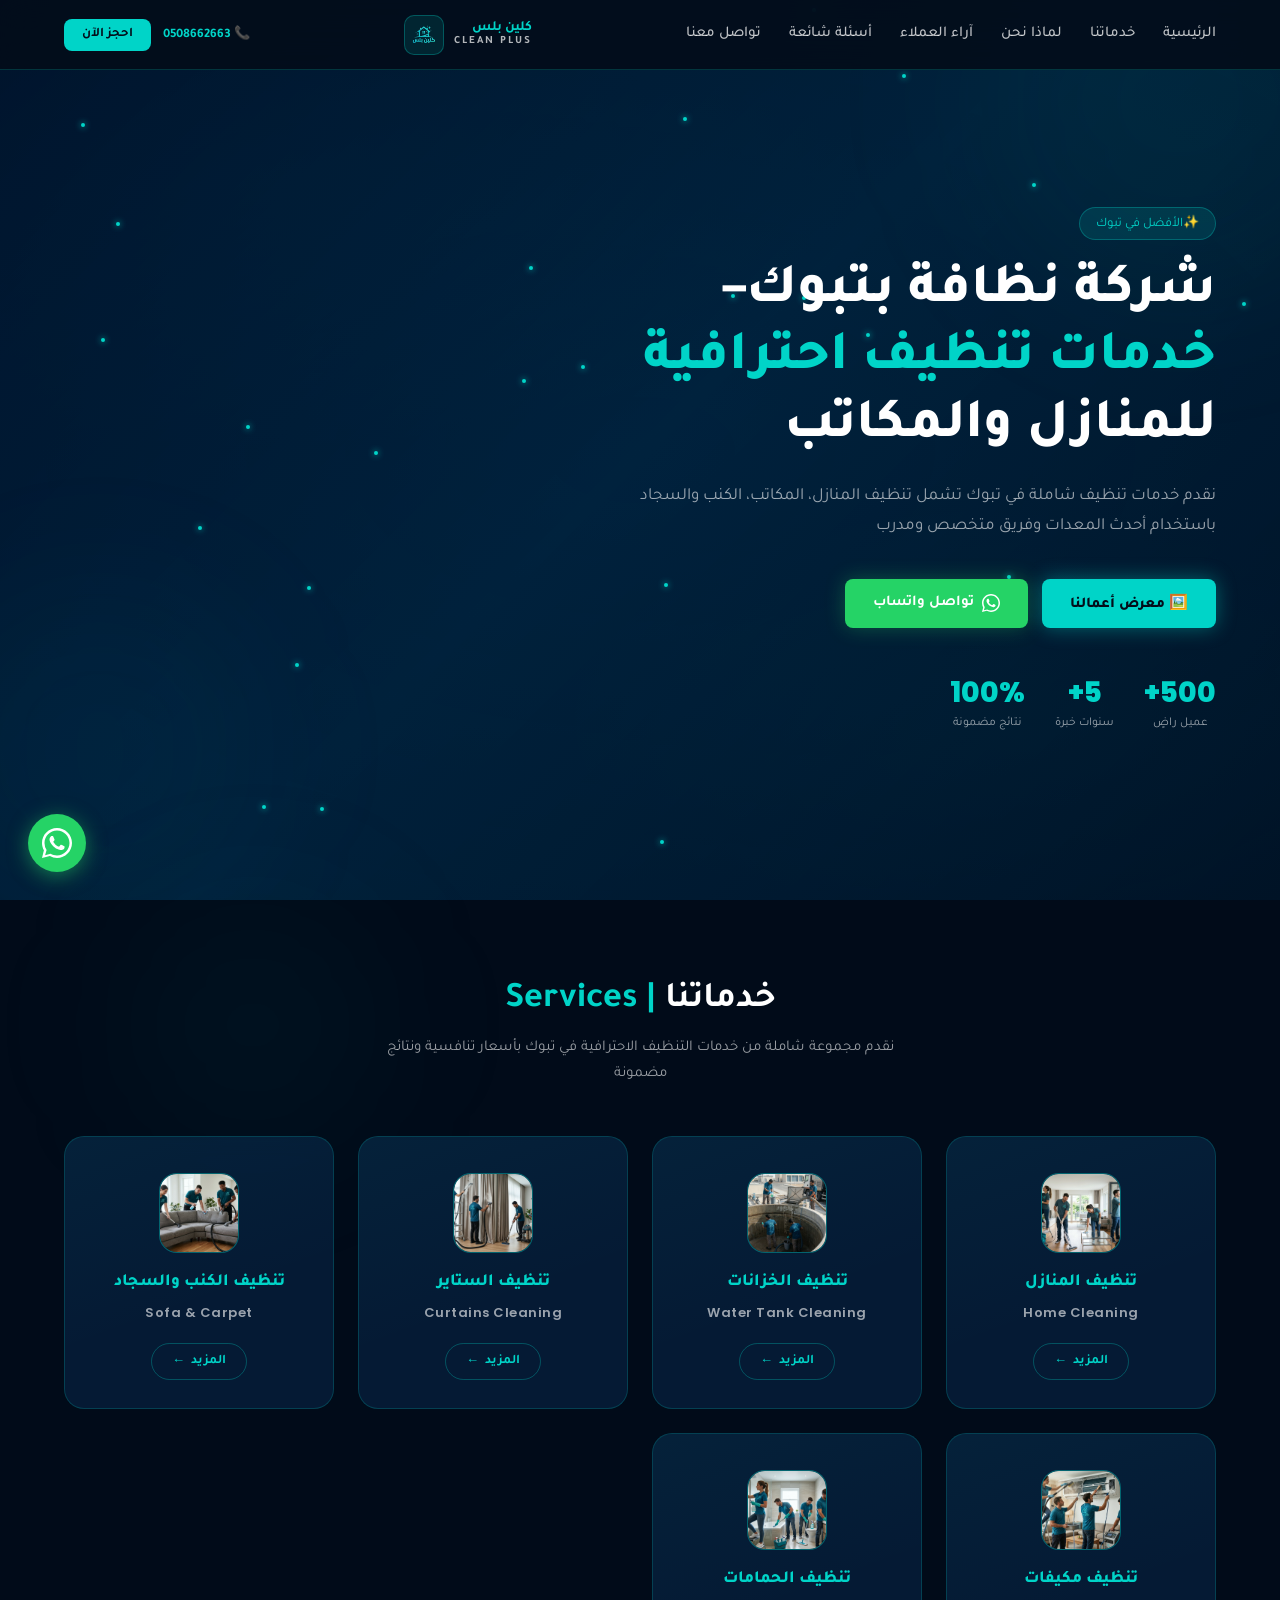
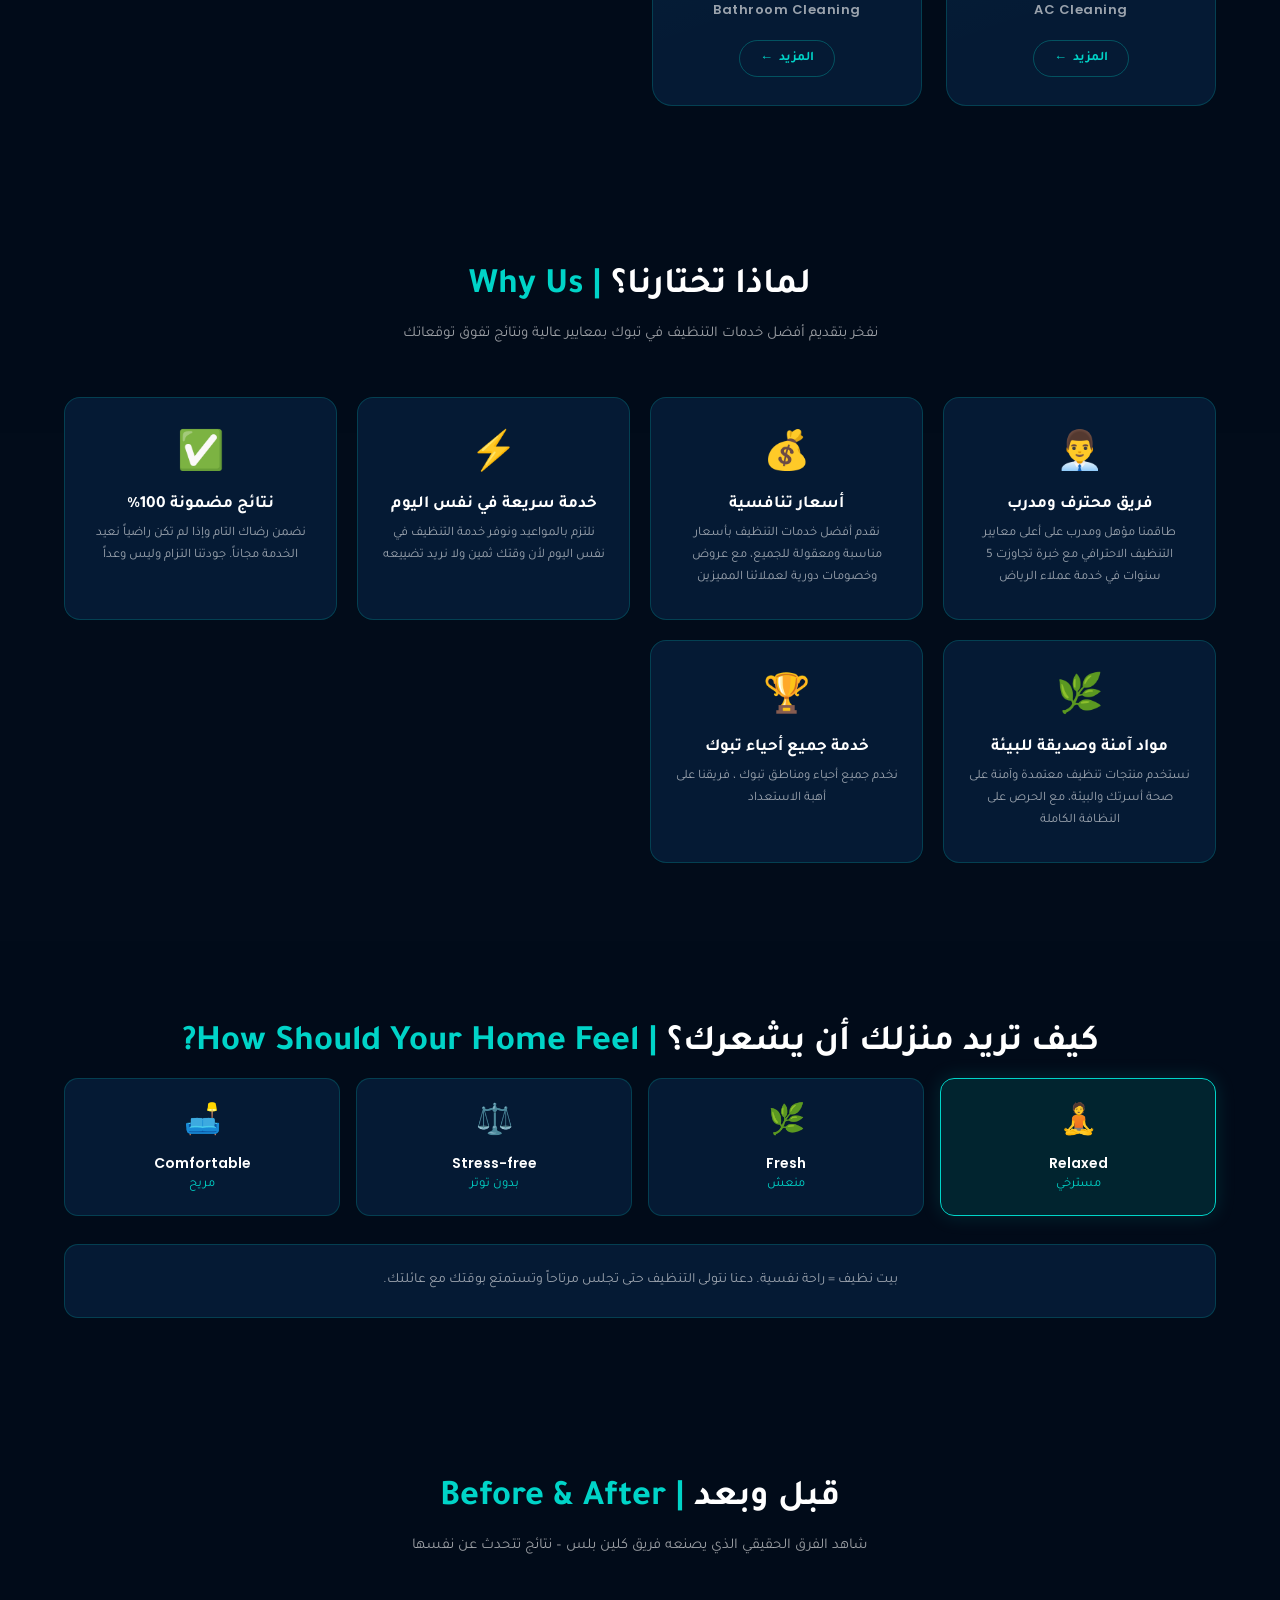
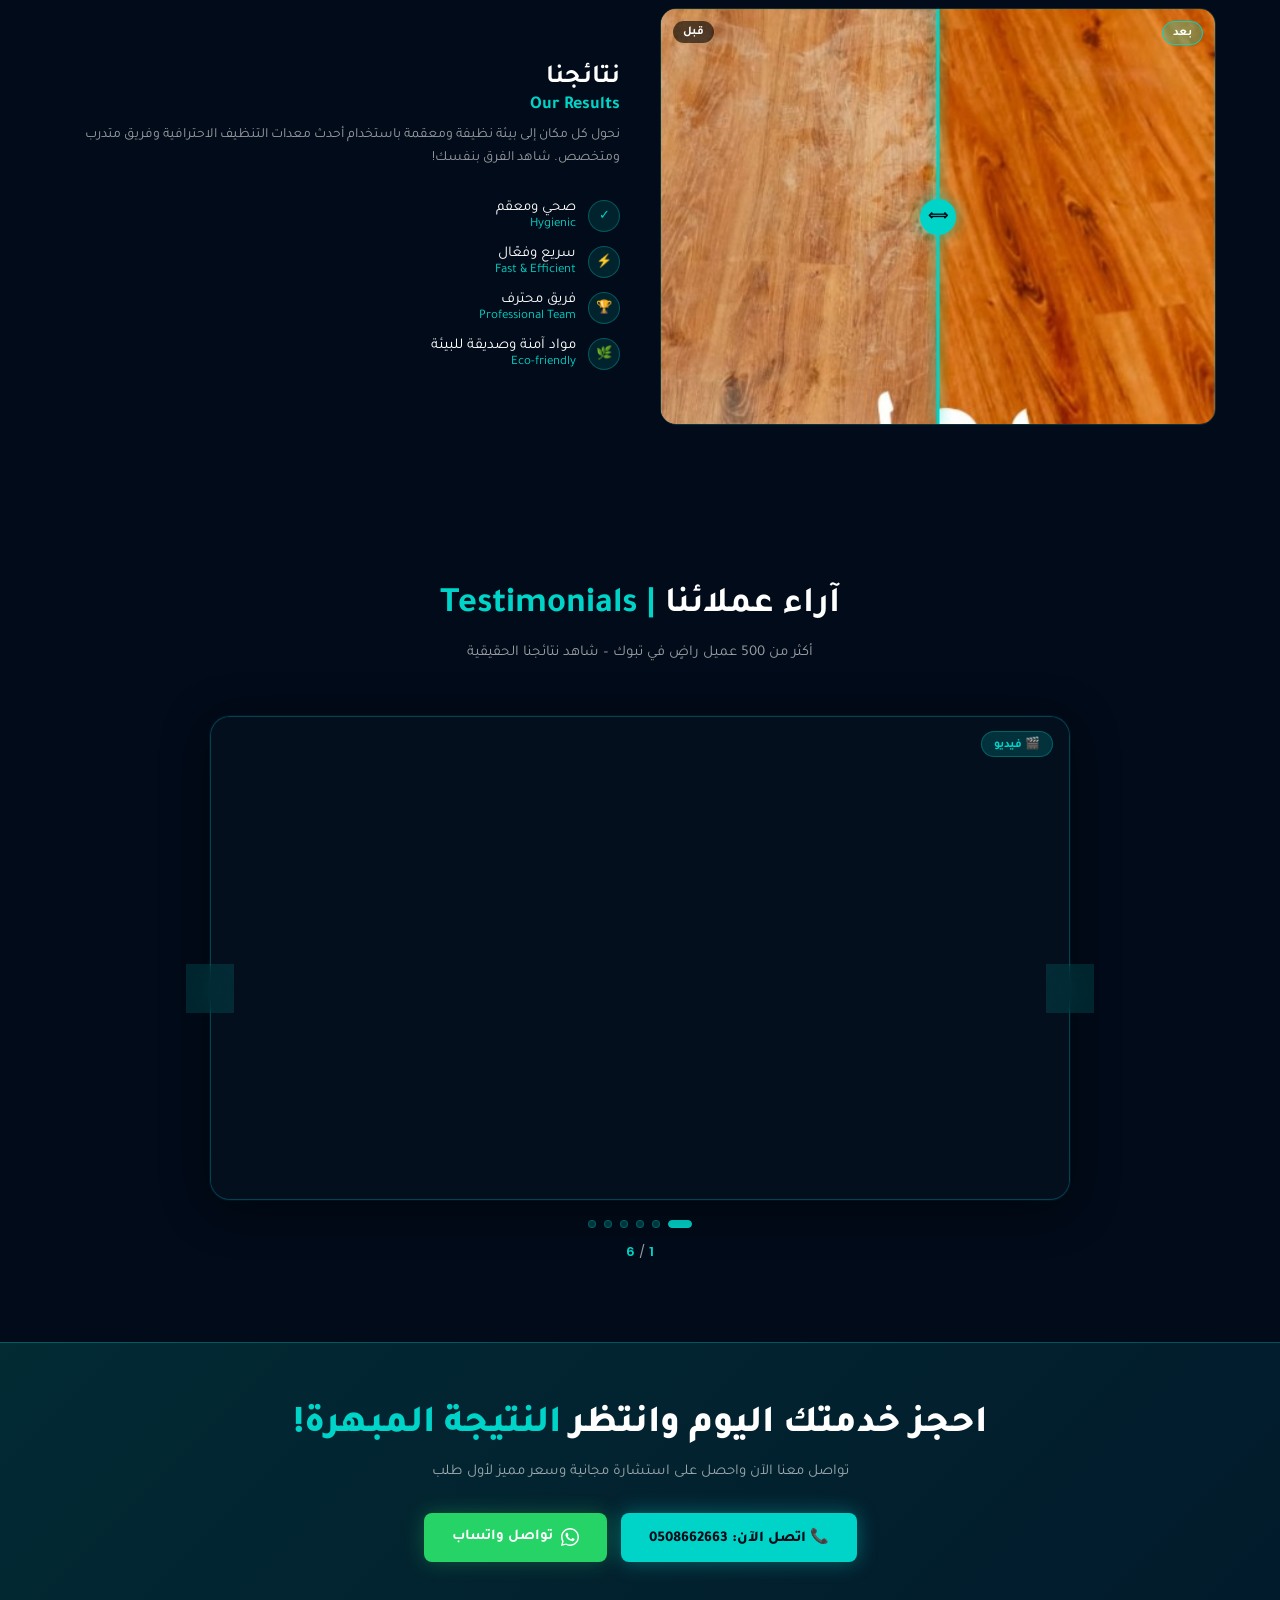
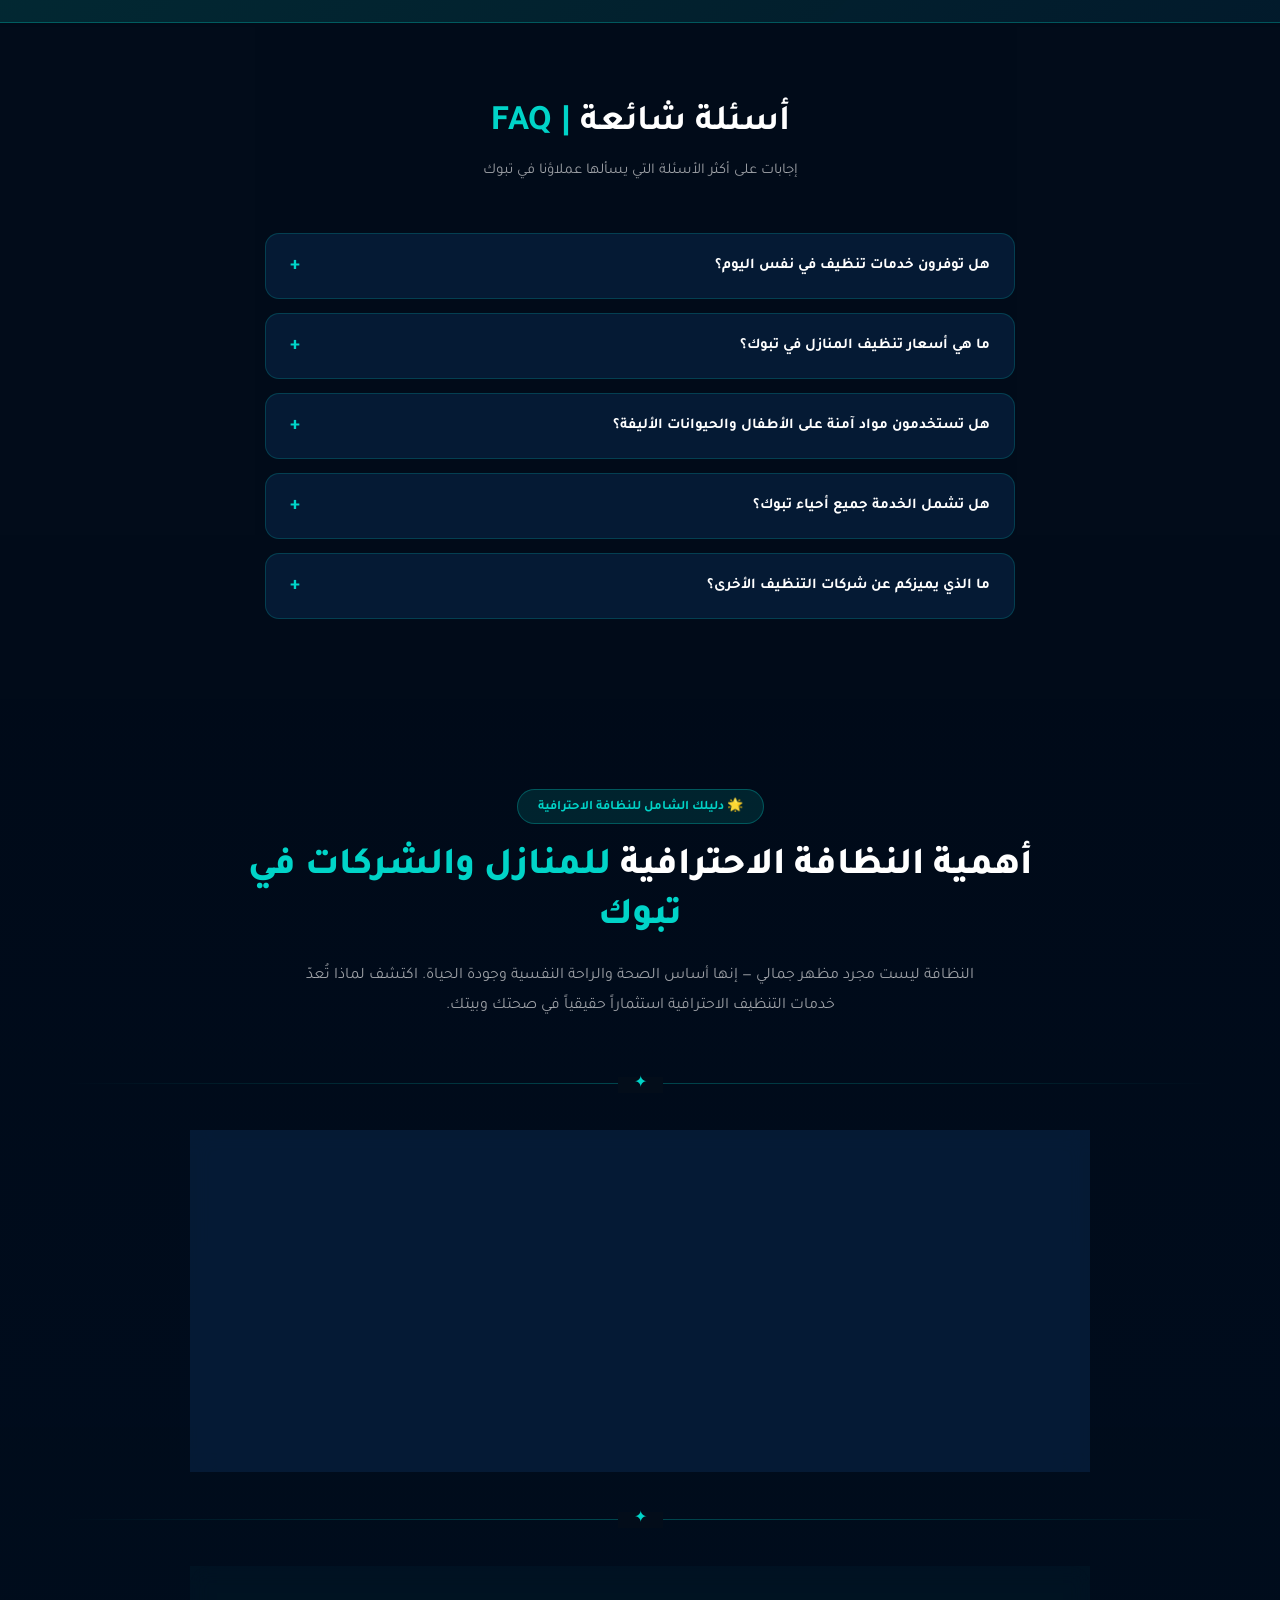
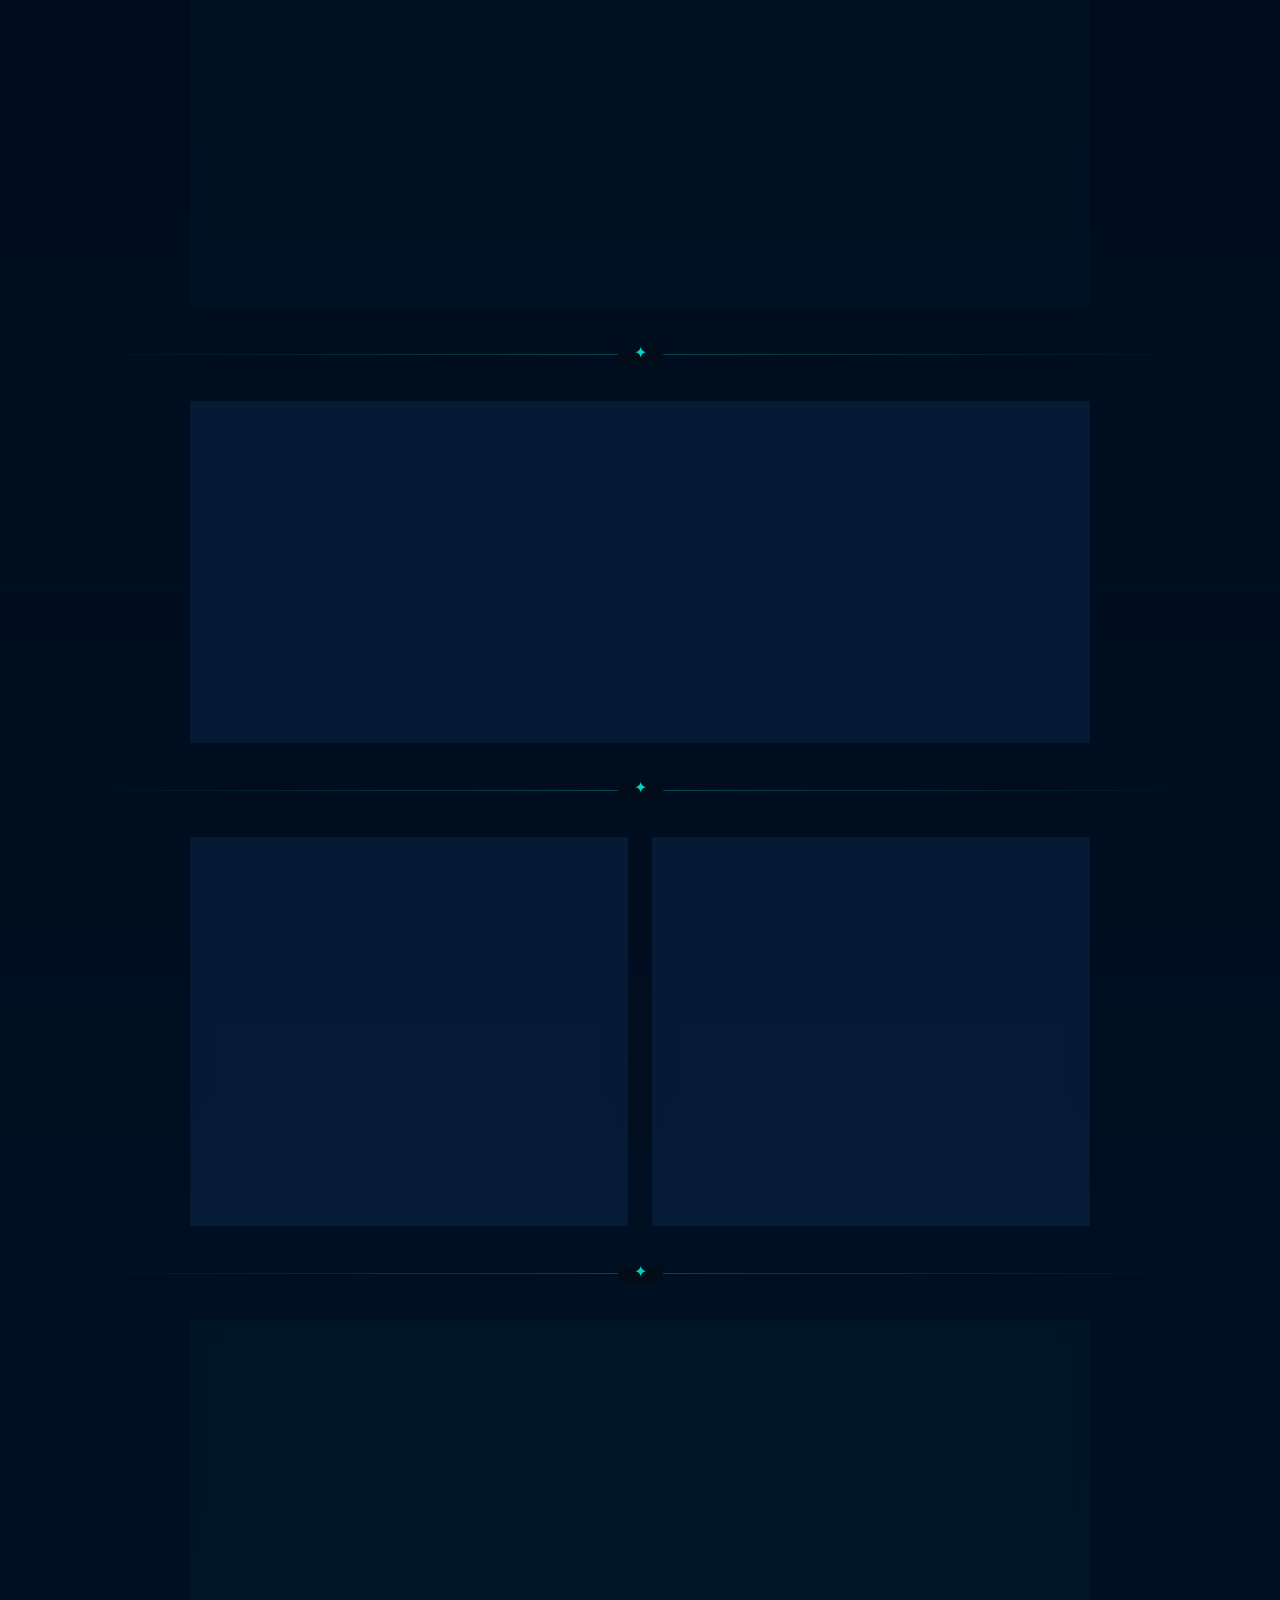
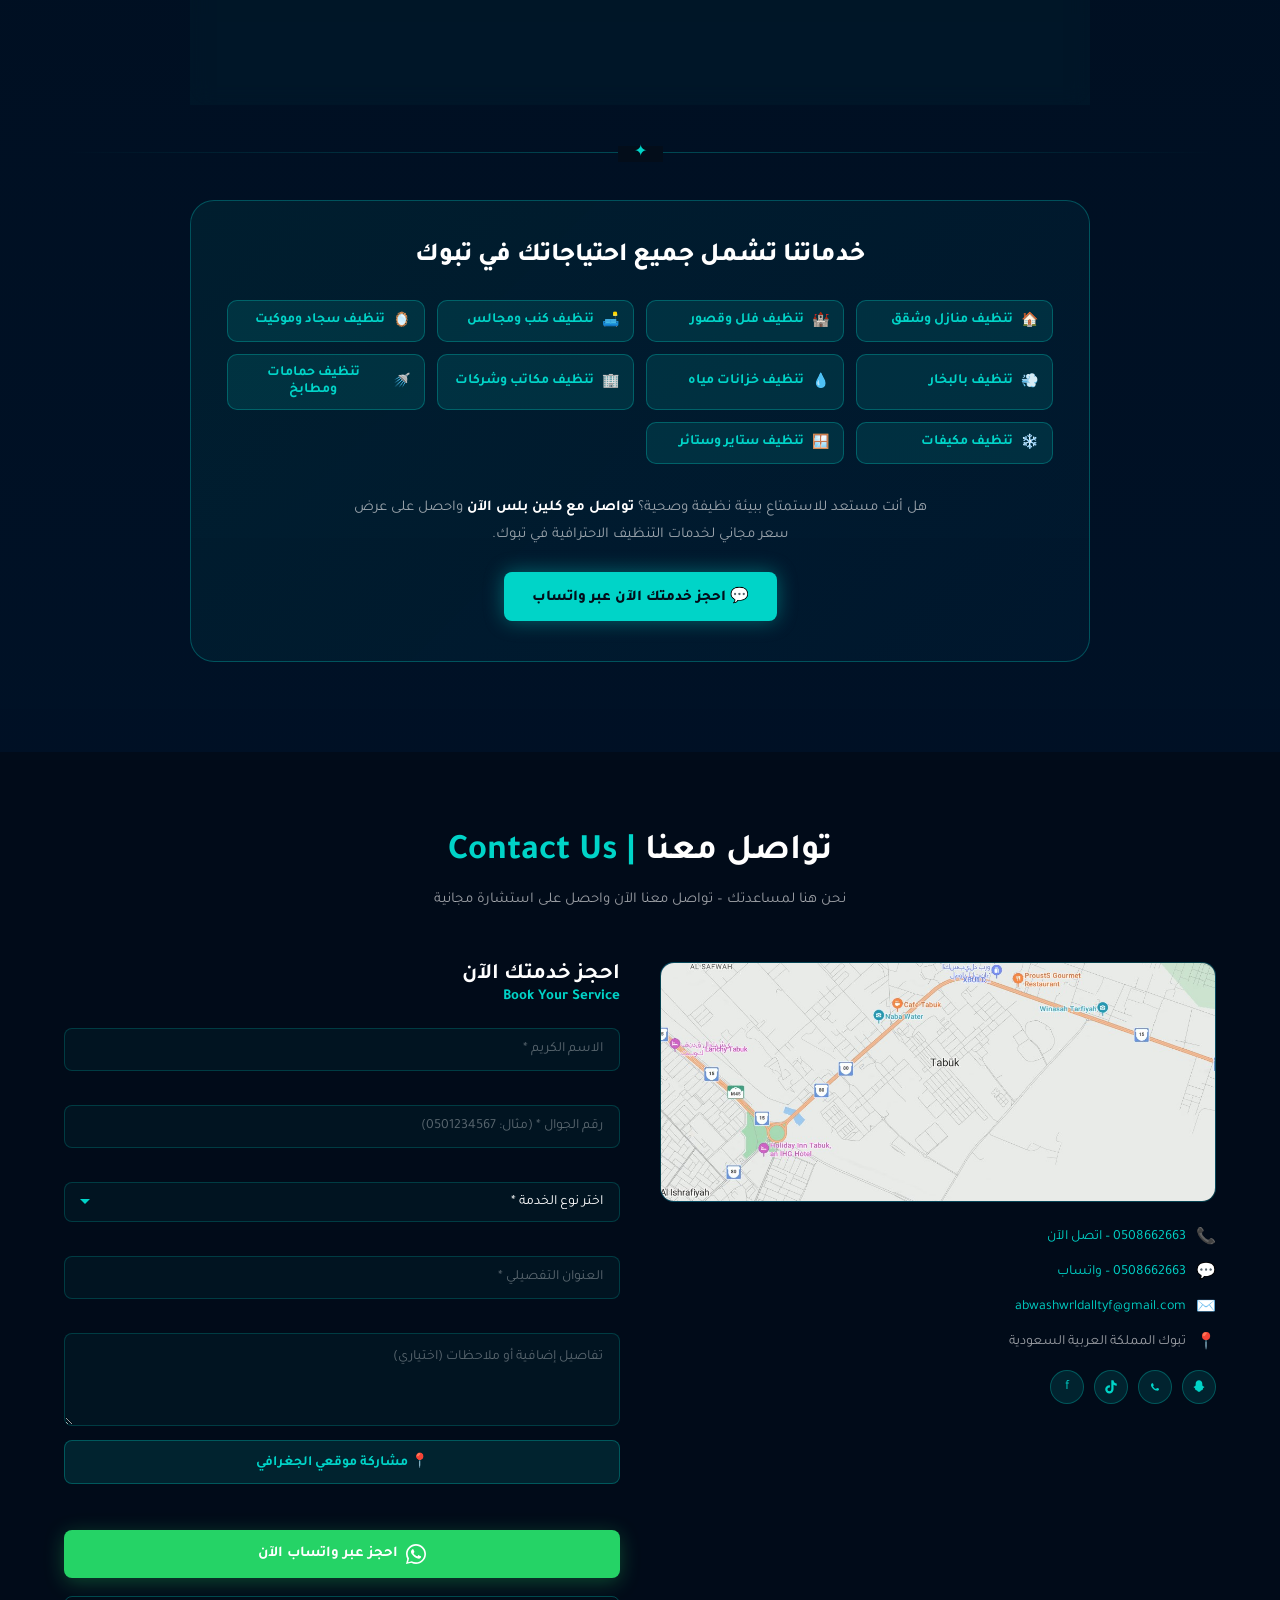
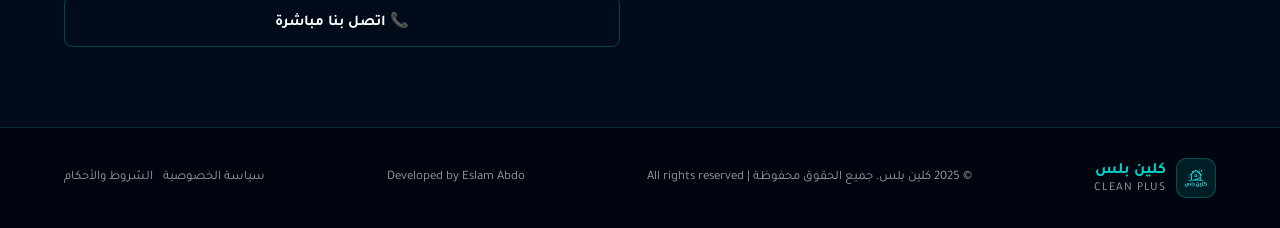
==== commit d9c33386: "Add files via upload" ====
--- a/index.html
+++ b/index.html
@@ -1528,7 +1528,7 @@
       <div class="ar">كلين بلس</div>
       <div class="en">CLEAN PLUS</div>
     </div>
-    <div class="logo-icon"><img src="images/Gemini_Generated_Image_vqoww3vqoww3vqow-removebg-preview.png" width="40px" alt="شعار كلين بلس"></div>
+    <div class="logo-icon"><img src="Gemini_Generated_Image_vqoww3vqoww3vqow-removebg-preview.png" width="40px" alt="شعار كلين بلس"></div>
   </a>
   <div class="nav-right">
     <a href="tel:+966508662663" class="phone-link">📞 0508662663</a>
@@ -1596,7 +1596,7 @@
 
     <!-- تنظيف المنازل -->
     <article class="service-card reveal">
-      <div class="service-icon"><img src="images/تيم منازل.png" width="100px" alt="تنظيف منازل بتبوك" loading="lazy"></div>
+      <div class="service-icon"><img src="تيم منازل.png" width="100px" alt="تنظيف منازل بتبوك" loading="lazy"></div>
       <div class="ar-name">تنظيف المنازل</div>
       <div class="en-name">Home Cleaning</div>
       <div class="ar-desc">تنظيف شامل ومتكامل للمنازل في تبوك بأحدث المعدات</div>
@@ -1607,7 +1607,7 @@
 
     <!-- تنظيف الخزانات -->
     <article class="service-card reveal">
-      <div class="service-icon"><img src="images/تيم خزانات.png" width="100px" alt="تنظيف خزانات المياه بتبوك" loading="lazy"></div>
+      <div class="service-icon"><img src="تيم خزانات.png" width="100px" alt="تنظيف خزانات المياه بتبوك" loading="lazy"></div>
       <div class="ar-name">تنظيف الخزانات</div>
       <div class="en-name">Water Tank Cleaning</div>
       <div class="ar-desc">تنظيف وتعقيم خزانات المياه لضمان مياه نظيفة وصحية</div>
@@ -1618,7 +1618,7 @@
 
     <!-- تنظيف الستاير -->
     <article class="service-card reveal">
-      <div class="service-icon"><img src="images/تيم ستاير.png" width="100px" alt="تنظيف الستاير والمفروشات بتبوك" loading="lazy"></div>
+      <div class="service-icon"><img src="تيم ستاير.png" width="100px" alt="تنظيف الستاير والمفروشات بتبوك" loading="lazy"></div>
       <div class="ar-name">تنظيف الستاير</div>
       <div class="en-name">Curtains Cleaning</div>
       <div class="ar-desc">تنظيف احترافي للستاير والمفروشات مع إعادتها كالجديد</div>
@@ -1629,7 +1629,7 @@
 
     <!-- تنظيف الكنب والسجاد -->
     <article class="service-card reveal">
-      <div class="service-icon"><img src="images/تيم كنب.png" width="100px" alt="تنظيف كنب وسجاد بتبوك" loading="lazy"></div>
+      <div class="service-icon"><img src="تيم كنب.png" width="100px" alt="تنظيف كنب وسجاد بتبوك" loading="lazy"></div>
       <div class="ar-name">تنظيف الكنب والسجاد</div>
       <div class="en-name">Sofa & Carpet</div>
       <div class="ar-desc">تنظيف عميق للكنب والسجاد بتقنيات البخار الحديثة</div>
@@ -1640,7 +1640,7 @@
 
     <!-- تنظيف مكيفات -->
     <article class="service-card reveal">
-      <div class="service-icon"><img src="images/تيم مكيفات.png" width="100px" alt="تنظيف مكيفات بتبوك" loading="lazy"></div>
+      <div class="service-icon"><img src="تيم مكيفات.png" width="100px" alt="تنظيف مكيفات بتبوك" loading="lazy"></div>
       <div class="ar-name">تنظيف مكيفات</div>
       <div class="en-name">AC Cleaning</div>
       <div class="ar-desc">تنظيف وصيانة المكيفات لأداء أفضل وهواء نقي</div>
@@ -1651,7 +1651,7 @@
 
     <!-- تنظيف الحمامات -->
     <article class="service-card reveal">
-      <div class="service-icon"><img src="images/تيم حمامات.png" width="100px" alt="تنظيف حمامات بتبوك" loading="lazy"></div>
+      <div class="service-icon"><img src="تيم حمامات.png" width="100px" alt="تنظيف حمامات بتبوك" loading="lazy"></div>
       <div class="ar-name">تنظيف الحمامات</div>
       <div class="en-name">Bathroom Cleaning</div>
       <div class="ar-desc">تنظيف وتعقيم شامل للحمامات بمواد آمنة ومعتمدة</div>
@@ -1809,7 +1809,7 @@
           <div class="slider-type-badge">🎬 فيديو</div>
           <video
             id="sliderVideo"
-            src="videos/اراء عملائنا فيديو.mp4"
+            src="اراء عملائنا فيديو.mp4"
             width="40%"
             loop
             playsinline
@@ -1824,7 +1824,7 @@
         <div class="slider-item">
           <div class="slider-type-badge">🖼️ صورة</div>
           <img
-            src="images/اراء عملائنا 1.jpg"
+            src="اراء عملائنا 1.jpg"
             alt="تنظيف احترافي للمنازل – كلين بلس تبوك"
             width="40px"
             loading="lazy">
@@ -1834,7 +1834,7 @@
         <div class="slider-item">
           <div class="slider-type-badge">🖼️ صورة</div>
           <img
-            src="images/اراء عملائنا 2.jpg"
+            src="اراء عملائنا 2.jpg"
             alt="تنظيف الكنب والسجاد بتبوك – كلين بلس"
             width="40%"
             loading="lazy">
@@ -1844,7 +1844,7 @@
         <div class="slider-item">
           <div class="slider-type-badge">🖼️ صورة</div>
           <img
-            src="images/اراء عملائنا 3.jpg"
+            src="اراء عملائنا 3.jpg"
             alt="تنظيف عميق للمطابخ بتبوك – كلين بلس"
             width="40%"
             loading="lazy">
@@ -1854,7 +1854,7 @@
         <div class="slider-item">
           <div class="slider-type-badge">🖼️ صورة</div>
           <img
-            src="images/اراء عملائنا 4.jpg"
+            src="اراء عملائنا 4.jpg"
             alt="نتائج التنظيف الاحترافي – كلين بلس"
             width="40%"
             loading="lazy">
@@ -1864,7 +1864,7 @@
         <div class="slider-item">
           <div class="slider-type-badge">🖼️ صورة</div>
           <img
-            src="images/اراء عملائنا 5.jpg"
+            src="اراء عملائنا 5.jpg"
             alt="تنظيف خزانات المياه بتبوك – كلين بلس"
             width="40%"
             loading="lazy">
@@ -2071,7 +2071,7 @@
       <div class="contact-map">
         <div class="map-pin-wrapper">
           <a href="https://www.google.com/maps?q=الشارع+العام+تبوك,+Tabuk,+Saudi+Arabia" target="_blank" rel="noopener">
-            <img src="images/Screenshot 2026-05-04 041812.jpg" alt="موقع كلين بلس في تبوك" style="width:100%; height:auto; display:block;">
+            <img src="Screenshot 2026-05-04 041812.jpg" alt="موقع كلين بلس في تبوك" style="width:100%; height:auto; display:block;">
           </a>
         </div>
       </div>
@@ -2178,7 +2178,7 @@
 <!-- FOOTER -->
 <footer>
   <div class="footer-brand">
-    <div class="logo-icon"><img src="images/Gemini_Generated_Image_vqoww3vqoww3vqow-removebg-preview.png" width="40px" alt="شعار كلين بلس"></div>
+    <div class="logo-icon"><img src="Gemini_Generated_Image_vqoww3vqoww3vqow-removebg-preview.png" width="40px" alt="شعار كلين بلس"></div>
     <div>
       <div class="ar">كلين بلس</div>
       <div class="en">CLEAN PLUS</div>
